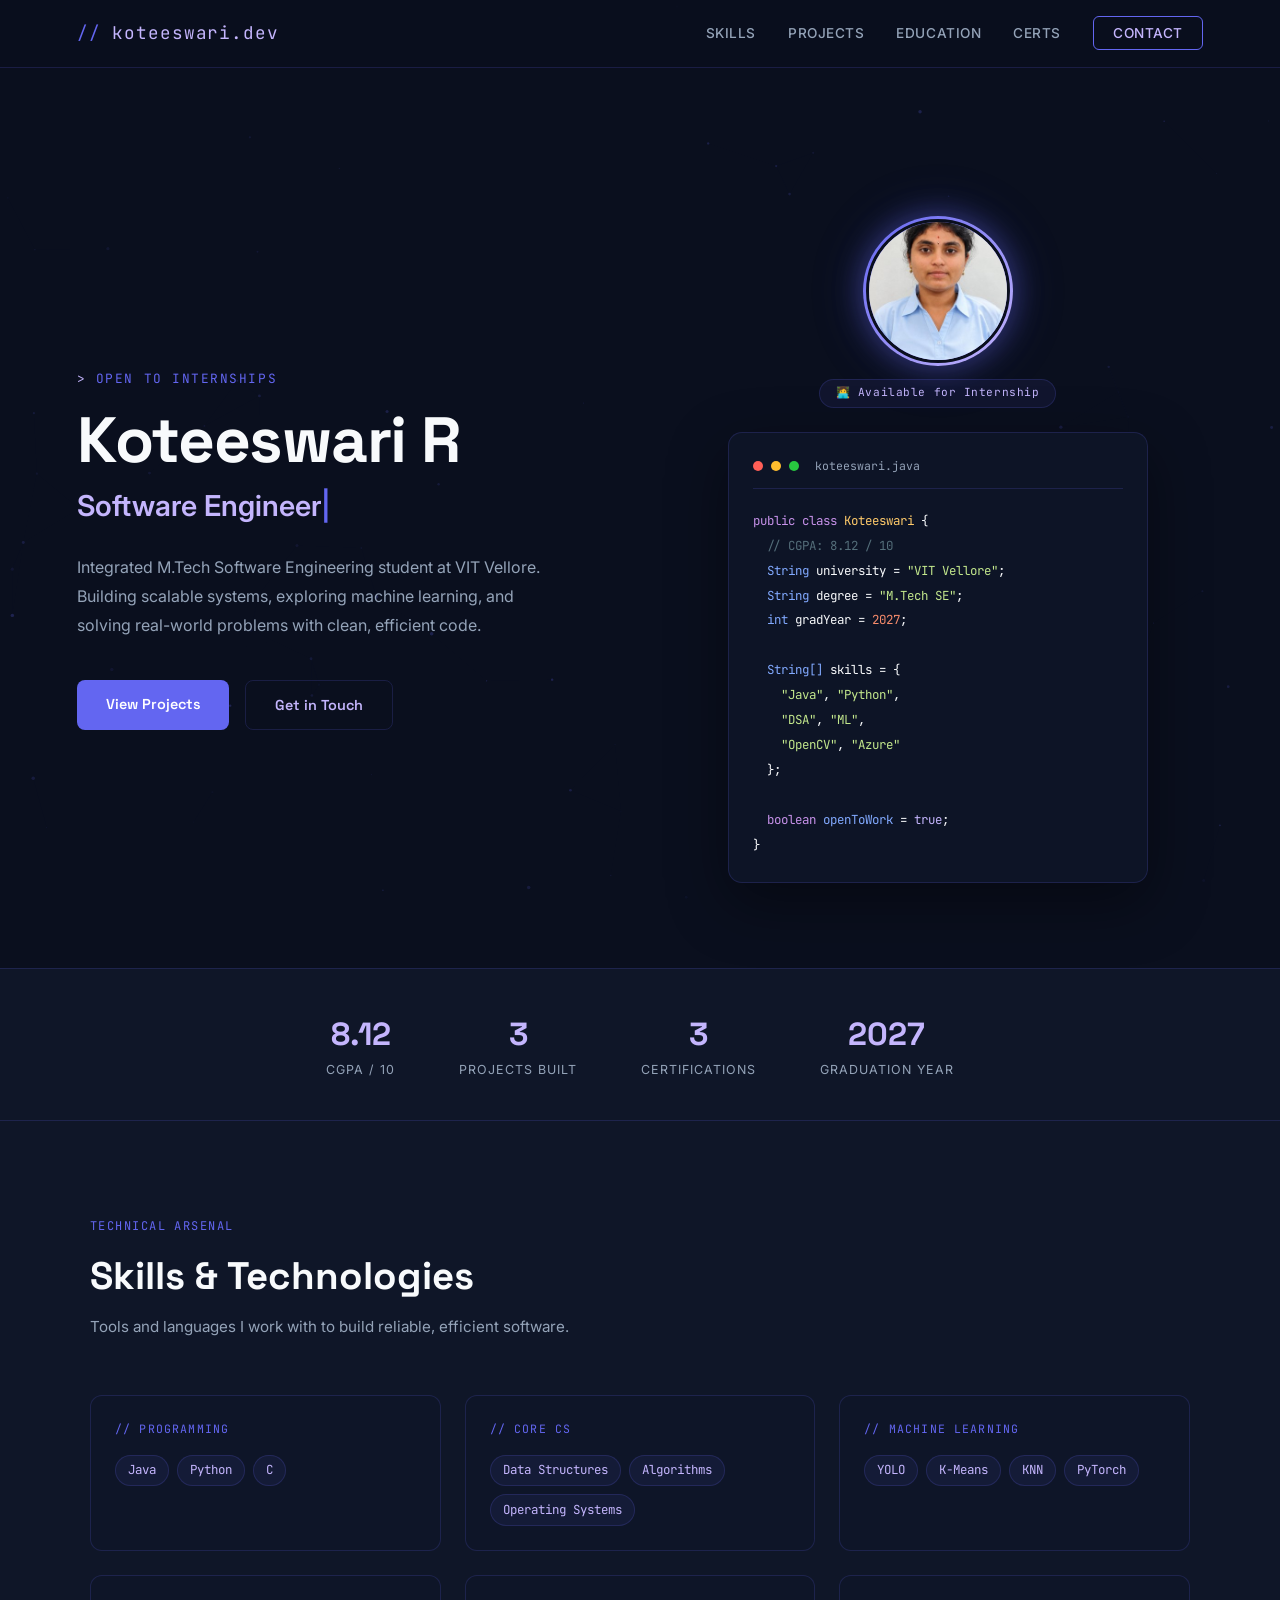
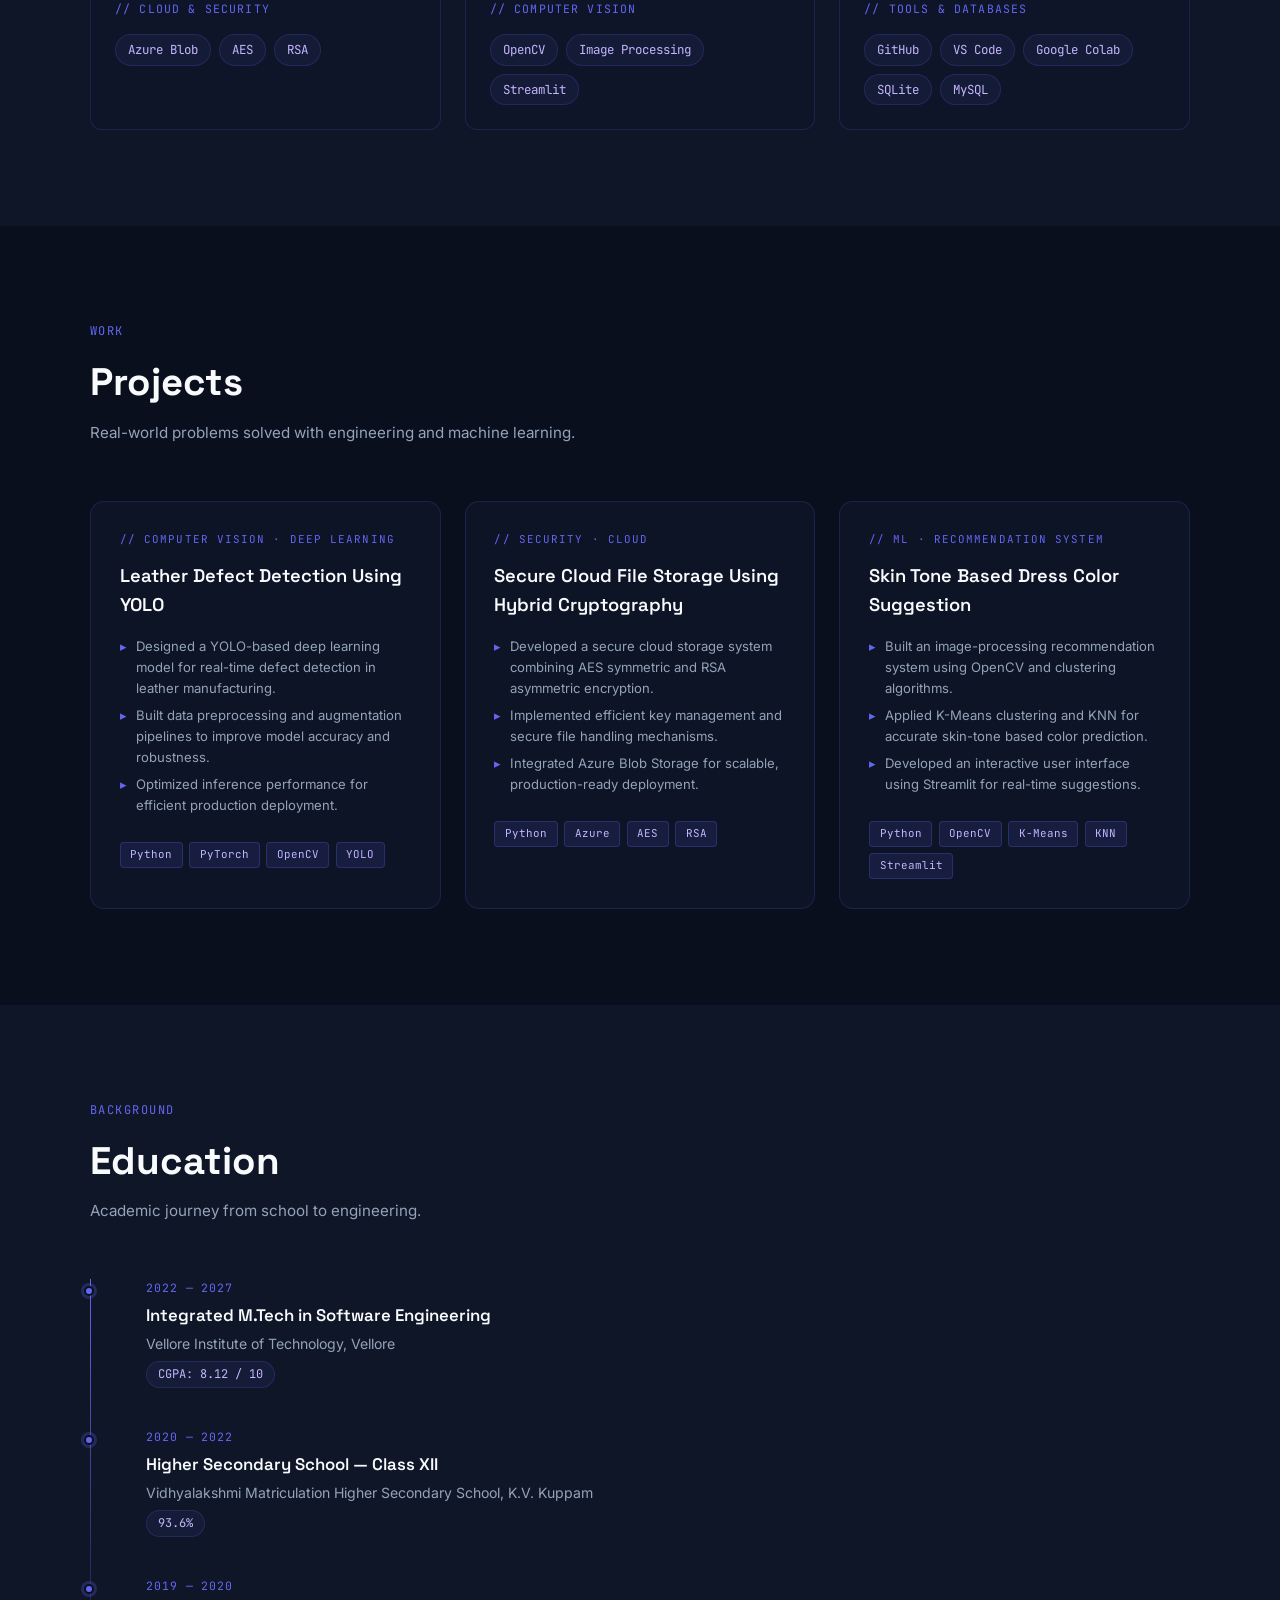
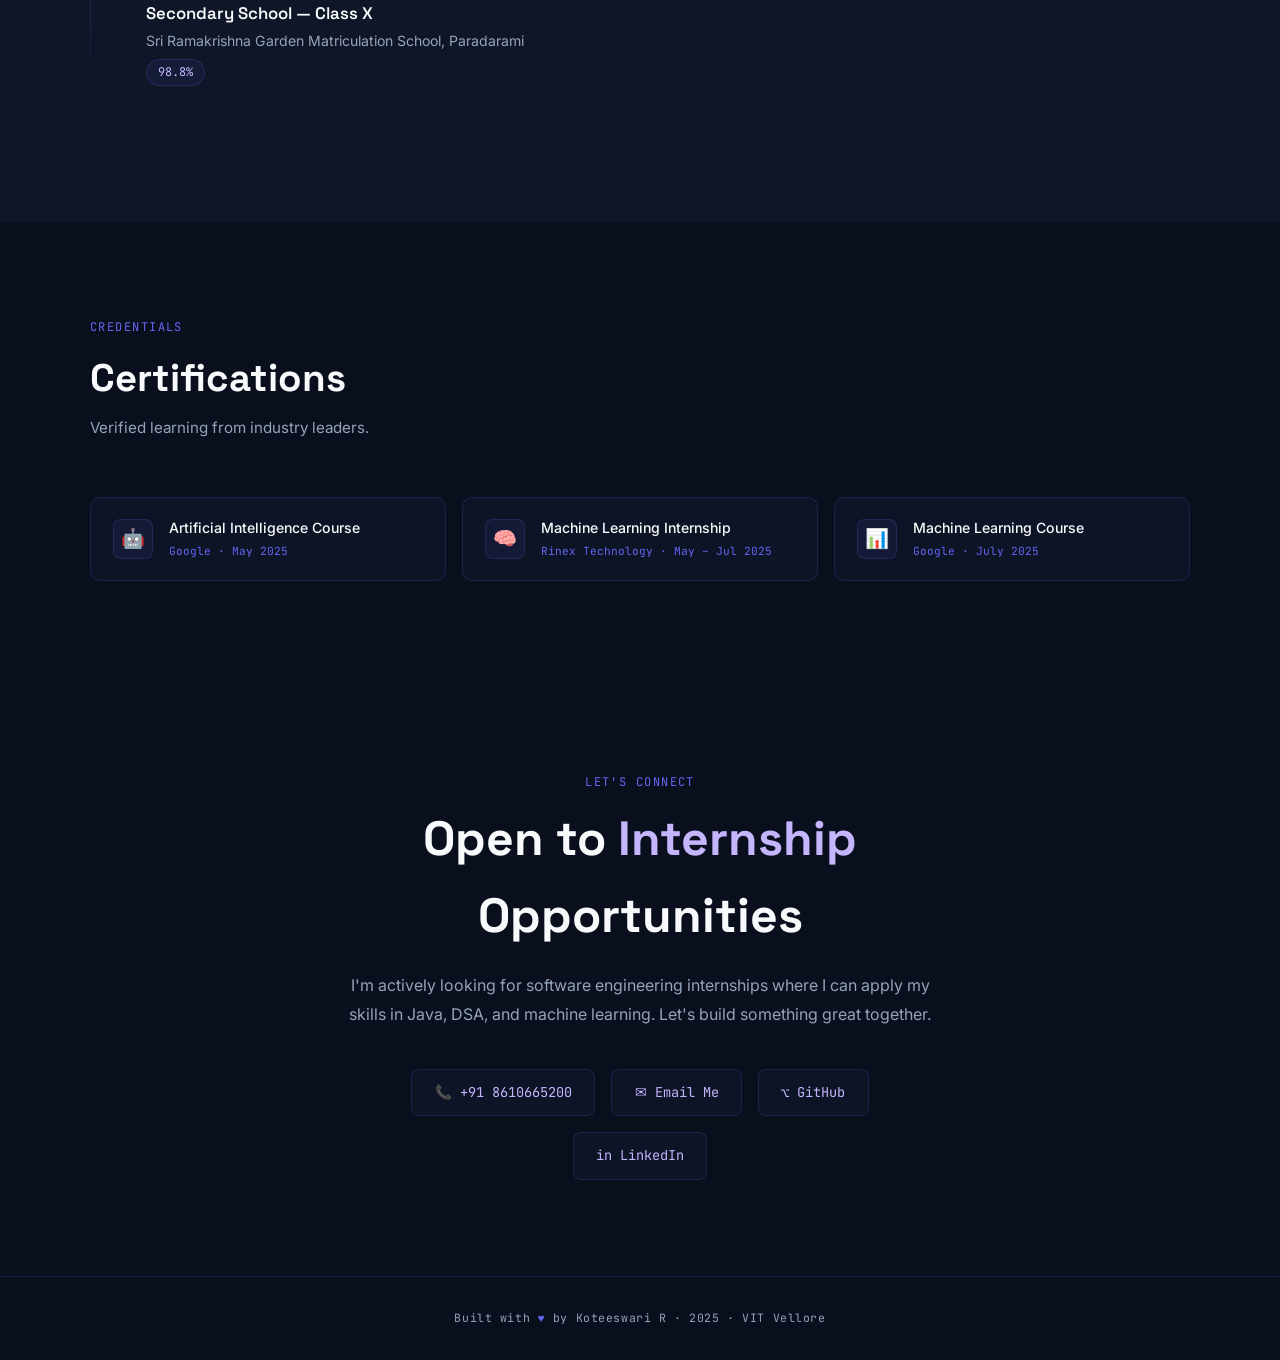
==== index.html @ 515f57c9 "Add files via upload" ====
<!DOCTYPE html>
<html lang="en">
<head>
  <meta charset="UTF-8" />
  <meta name="viewport" content="width=device-width, initial-scale=1.0" />
  <title>Koteeswari R — Software Engineer</title>
  <link rel="stylesheet" href="style.css" />
</head>
<body>

<canvas id="bg-canvas"></canvas>

<!-- ── NAV ── -->
<nav>
  <div class="nav-logo"><span>//</span> koteeswari.dev</div>
  <ul class="nav-links">
    <li><a href="#skills">Skills</a></li>
    <li><a href="#projects">Projects</a></li>
    <li><a href="#education">Education</a></li>
    <li><a href="#certifications">Certs</a></li>
    <li><a href="#contact" class="nav-cta">Contact</a></li>
  </ul>
</nav>

<!-- ── HERO ── -->
<section id="hero">
  <div class="hero-grid">

    <div class="hero-content">
      <p class="hero-eyebrow">Open to internships</p>
      <h1 class="hero-name">Koteeswari R</h1>
      <p class="hero-role"><span id="typing-text">Software Engineer</span><span style="color:var(--indigo);animation:blink 1s step-end infinite">|</span></p>
      <p class="hero-desc">
        Integrated M.Tech Software Engineering student at VIT Vellore.
        Building scalable systems, exploring machine learning, and solving
        real-world problems with clean, efficient code.
      </p>
      <div class="hero-actions">
        <a href="#projects" class="btn-primary">View Projects</a>
        <a href="#contact" class="btn-outline">Get in Touch</a>
      </div>
    </div>

    <div class="hero-visual">

      <!-- PROFILE PHOTO -->
      <div class="photo-wrapper">
        <div class="photo-ring">
          <img src="[data-uri]" alt="Koteeswari R" class="profile-photo" />
        </div>
        <div class="photo-badge">👩‍💻 Available for Internship</div>
      </div>

      <div class="code-card">
        <div class="code-card-header">
          <div class="dot dot-red"></div>
          <div class="dot dot-yellow"></div>
          <div class="dot dot-green"></div>
          <span class="code-filename">koteeswari.java</span>
        </div>
        <div class="code-body">
          <div><span class="c-keyword">public class</span> <span class="c-class">Koteeswari</span> {</div>
          <div>&nbsp;&nbsp;<span class="c-comment">// CGPA: 8.12 / 10</span></div>
          <div>&nbsp;&nbsp;<span class="c-prop">String</span> university = <span class="c-string">"VIT Vellore"</span>;</div>
          <div>&nbsp;&nbsp;<span class="c-prop">String</span> degree = <span class="c-string">"M.Tech SE"</span>;</div>
          <div>&nbsp;&nbsp;<span class="c-prop">int</span> gradYear = <span class="c-num">2027</span>;</div>
          <div>&nbsp;</div>
          <div>&nbsp;&nbsp;<span class="c-prop">String[]</span> skills = {</div>
          <div>&nbsp;&nbsp;&nbsp;&nbsp;<span class="c-string">"Java"</span>, <span class="c-string">"Python"</span>,</div>
          <div>&nbsp;&nbsp;&nbsp;&nbsp;<span class="c-string">"DSA"</span>, <span class="c-string">"ML"</span>,</div>
          <div>&nbsp;&nbsp;&nbsp;&nbsp;<span class="c-string">"OpenCV"</span>, <span class="c-string">"Azure"</span></div>
          <div>&nbsp;&nbsp;};</div>
          <div>&nbsp;</div>
          <div>&nbsp;&nbsp;<span class="c-keyword">boolean</span> <span class="c-prop">openToWork</span> = <span class="c-val">true</span>;</div>
          <div>}</div>
        </div>
      </div>
    </div>

  </div>
</section>

<!-- ── STATS ── -->
<div class="stats-bar">
  <div class="stat reveal">
    <div class="stat-num">8.12</div>
    <div class="stat-label">CGPA / 10</div>
  </div>
  <div class="stat reveal">
    <div class="stat-num">3</div>
    <div class="stat-label">Projects Built</div>
  </div>
  <div class="stat reveal">
    <div class="stat-num">3</div>
    <div class="stat-label">Certifications</div>
  </div>
  <div class="stat reveal">
    <div class="stat-num">2027</div>
    <div class="stat-label">Graduation Year</div>
  </div>
</div>

<!-- ── SKILLS ── -->
<section id="skills">
  <div class="section-inner">
    <p class="section-eyebrow">Technical Arsenal</p>
    <h2 class="section-title">Skills & Technologies</h2>
    <p class="section-sub">Tools and languages I work with to build reliable, efficient software.</p>

    <div class="skills-grid">

      <div class="skill-category reveal">
        <div class="skill-cat-label">// Programming</div>
        <div class="skill-chips">
          <span class="chip">Java</span>
          <span class="chip">Python</span>
          <span class="chip">C</span>
        </div>
      </div>

      <div class="skill-category reveal">
        <div class="skill-cat-label">// Core CS</div>
        <div class="skill-chips">
          <span class="chip">Data Structures</span>
          <span class="chip">Algorithms</span>
          <span class="chip">Operating Systems</span>
        </div>
      </div>

      <div class="skill-category reveal">
        <div class="skill-cat-label">// Machine Learning</div>
        <div class="skill-chips">
          <span class="chip">YOLO</span>
          <span class="chip">K-Means</span>
          <span class="chip">KNN</span>
          <span class="chip">PyTorch</span>
        </div>
      </div>

      <div class="skill-category reveal">
        <div class="skill-cat-label">// Cloud & Security</div>
        <div class="skill-chips">
          <span class="chip">Azure Blob</span>
          <span class="chip">AES</span>
          <span class="chip">RSA</span>
        </div>
      </div>

      <div class="skill-category reveal">
        <div class="skill-cat-label">// Computer Vision</div>
        <div class="skill-chips">
          <span class="chip">OpenCV</span>
          <span class="chip">Image Processing</span>
          <span class="chip">Streamlit</span>
        </div>
      </div>

      <div class="skill-category reveal">
        <div class="skill-cat-label">// Tools & Databases</div>
        <div class="skill-chips">
          <span class="chip">GitHub</span>
          <span class="chip">VS Code</span>
          <span class="chip">Google Colab</span>
          <span class="chip">SQLite</span>
          <span class="chip">MySQL</span>
        </div>
      </div>

    </div>
  </div>
</section>

<!-- ── PROJECTS ── -->
<section id="projects">
  <div class="section-inner">
    <p class="section-eyebrow">Work</p>
    <h2 class="section-title">Projects</h2>
    <p class="section-sub">Real-world problems solved with engineering and machine learning.</p>

    <div class="projects-grid">

      <div class="project-card reveal">
        <div class="project-tag">// Computer Vision · Deep Learning</div>
        <div class="project-title">Leather Defect Detection Using YOLO</div>
        <ul class="project-bullets">
          <li>Designed a YOLO-based deep learning model for real-time defect detection in leather manufacturing.</li>
          <li>Built data preprocessing and augmentation pipelines to improve model accuracy and robustness.</li>
          <li>Optimized inference performance for efficient production deployment.</li>
        </ul>
        <div class="project-tech">
          <span class="tech-badge">Python</span>
          <span class="tech-badge">PyTorch</span>
          <span class="tech-badge">OpenCV</span>
          <span class="tech-badge">YOLO</span>
        </div>
      </div>

      <div class="project-card reveal">
        <div class="project-tag">// Security · Cloud</div>
        <div class="project-title">Secure Cloud File Storage Using Hybrid Cryptography</div>
        <ul class="project-bullets">
          <li>Developed a secure cloud storage system combining AES symmetric and RSA asymmetric encryption.</li>
          <li>Implemented efficient key management and secure file handling mechanisms.</li>
          <li>Integrated Azure Blob Storage for scalable, production-ready deployment.</li>
        </ul>
        <div class="project-tech">
          <span class="tech-badge">Python</span>
          <span class="tech-badge">Azure</span>
          <span class="tech-badge">AES</span>
          <span class="tech-badge">RSA</span>
        </div>
      </div>

      <div class="project-card reveal">
        <div class="project-tag">// ML · Recommendation System</div>
        <div class="project-title">Skin Tone Based Dress Color Suggestion</div>
        <ul class="project-bullets">
          <li>Built an image-processing recommendation system using OpenCV and clustering algorithms.</li>
          <li>Applied K-Means clustering and KNN for accurate skin-tone based color prediction.</li>
          <li>Developed an interactive user interface using Streamlit for real-time suggestions.</li>
        </ul>
        <div class="project-tech">
          <span class="tech-badge">Python</span>
          <span class="tech-badge">OpenCV</span>
          <span class="tech-badge">K-Means</span>
          <span class="tech-badge">KNN</span>
          <span class="tech-badge">Streamlit</span>
        </div>
      </div>

    </div>
  </div>
</section>

<!-- ── EDUCATION ── -->
<section id="education">
  <div class="section-inner">
    <p class="section-eyebrow">Background</p>
    <h2 class="section-title">Education</h2>
    <p class="section-sub">Academic journey from school to engineering.</p>

    <div class="edu-timeline">

      <div class="edu-item reveal">
        <div class="edu-year">2022 — 2027</div>
        <div class="edu-degree">Integrated M.Tech in Software Engineering</div>
        <div class="edu-school">Vellore Institute of Technology, Vellore</div>
        <span class="edu-score">CGPA: 8.12 / 10</span>
      </div>

      <div class="edu-item reveal">
        <div class="edu-year">2020 — 2022</div>
        <div class="edu-degree">Higher Secondary School — Class XII</div>
        <div class="edu-school">Vidhyalakshmi Matriculation Higher Secondary School, K.V. Kuppam</div>
        <span class="edu-score">93.6%</span>
      </div>

      <div class="edu-item reveal">
        <div class="edu-year">2019 — 2020</div>
        <div class="edu-degree">Secondary School — Class X</div>
        <div class="edu-school">Sri Ramakrishna Garden Matriculation School, Paradarami</div>
        <span class="edu-score">98.8%</span>
      </div>

    </div>
  </div>
</section>

<!-- ── CERTIFICATIONS ── -->
<section id="certifications">
  <div class="section-inner">
    <p class="section-eyebrow">Credentials</p>
    <h2 class="section-title">Certifications</h2>
    <p class="section-sub">Verified learning from industry leaders.</p>

    <div class="certs-grid">

      <div class="cert-card reveal">
        <div class="cert-icon">🤖</div>
        <div>
          <div class="cert-name">Artificial Intelligence Course</div>
          <div class="cert-issuer">Google · May 2025</div>
        </div>
      </div>

      <div class="cert-card reveal">
        <div class="cert-icon">🧠</div>
        <div>
          <div class="cert-name">Machine Learning Internship</div>
          <div class="cert-issuer">Rinex Technology · May – Jul 2025</div>
        </div>
      </div>

      <div class="cert-card reveal">
        <div class="cert-icon">📊</div>
        <div>
          <div class="cert-name">Machine Learning Course</div>
          <div class="cert-issuer">Google · July 2025</div>
        </div>
      </div>

    </div>
  </div>
</section>

<!-- ── CONTACT ── -->
<section id="contact">
  <div class="contact-inner">
    <p class="section-eyebrow" style="text-align:center">Let's Connect</p>
    <h2 class="contact-title reveal">
      Open to <span>Internship</span><br/>Opportunities
    </h2>
    <p class="contact-desc reveal">
      I'm actively looking for software engineering internships where I can apply
      my skills in Java, DSA, and machine learning. Let's build something great together.
    </p>
    <div class="contact-links reveal">
      <a href="tel:+918610665200" class="contact-link">📞 +91 8610665200</a>
      <a href="mailto:koteeswari@email.com" class="contact-link">✉ Email Me</a>
      <a href="https://github.com" target="_blank" class="contact-link">⌥ GitHub</a>
      <a href="https://linkedin.com" target="_blank" class="contact-link">in LinkedIn</a>
    </div>
  </div>
</section>

<!-- ── FOOTER ── -->
<footer>
  Built with <span>♥</span> by Koteeswari R · 2025 · VIT Vellore
</footer>

<style>
  @keyframes blink { 0%,100%{opacity:1} 50%{opacity:0} }
</style>

<script src="script.js"></script>
</body>
</html>
---- style.css ----
@import url('https://fonts.googleapis.com/css2?family=Space+Grotesk:wght@300;400;500;600;700&family=Inter:wght@300;400;500&family=JetBrains+Mono:wght@400;500&display=swap');

:root {
  --bg:        #0A0F1E;
  --bg2:       #0F1628;
  --indigo:    #6366F1;
  --lavender:  #C4B5FD;
  --white:     #F8FAFC;
  --muted:     #94A3B8;
  --glass:     rgba(99,102,241,0.08);
  --border:    rgba(99,102,241,0.18);
  --card:      rgba(15,22,40,0.85);
}

*, *::before, *::after { box-sizing: border-box; margin: 0; padding: 0; }

html { scroll-behavior: smooth; }

body {
  font-family: 'Inter', sans-serif;
  background: var(--bg);
  color: var(--white);
  line-height: 1.6;
  overflow-x: hidden;
}

/* ── SCROLLBAR ── */
::-webkit-scrollbar { width: 4px; }
::-webkit-scrollbar-track { background: var(--bg); }
::-webkit-scrollbar-thumb { background: var(--indigo); border-radius: 2px; }

/* ── NAV ── */
nav {
  position: fixed; top: 0; left: 0; right: 0; z-index: 100;
  display: flex; justify-content: space-between; align-items: center;
  padding: 1.2rem 6%;
  background: rgba(10,15,30,0.85);
  backdrop-filter: blur(14px);
  border-bottom: 1px solid var(--border);
  transition: all 0.3s;
}

.nav-logo {
  font-family: 'JetBrains Mono', monospace;
  font-size: 1.1rem;
  color: var(--lavender);
  letter-spacing: 0.05em;
}

.nav-logo span { color: var(--indigo); }

.nav-links { display: flex; gap: 2rem; list-style: none; }

.nav-links a {
  font-size: 0.85rem;
  font-weight: 500;
  color: var(--muted);
  text-decoration: none;
  letter-spacing: 0.04em;
  text-transform: uppercase;
  transition: color 0.25s;
}

.nav-links a:hover { color: var(--lavender); }

.nav-cta {
  padding: 0.5rem 1.2rem;
  border: 1px solid var(--indigo);
  border-radius: 6px;
  color: var(--lavender) !important;
  transition: background 0.25s !important;
}

.nav-cta:hover { background: var(--glass) !important; }

/* ── HERO ── */
#hero {
  min-height: 100vh;
  display: flex; align-items: center;
  padding: 8rem 6% 4rem;
  position: relative;
  overflow: hidden;
}

.hero-grid {
  display: grid;
  grid-template-columns: 1fr 1fr;
  gap: 4rem;
  align-items: center;
  width: 100%;
  max-width: 1200px;
  margin: 0 auto;
}

.hero-eyebrow {
  font-family: 'JetBrains Mono', monospace;
  font-size: 0.8rem;
  color: var(--indigo);
  letter-spacing: 0.12em;
  text-transform: uppercase;
  margin-bottom: 1rem;
}

.hero-eyebrow::before { content: '> '; color: var(--lavender); }

h1 {
  font-family: 'Space Grotesk', sans-serif;
  font-size: clamp(2.8rem, 5vw, 4.2rem);
  font-weight: 700;
  line-height: 1.1;
  letter-spacing: -0.02em;
  margin-bottom: 0.5rem;
}

.hero-name { color: var(--white); }

.hero-role {
  font-size: clamp(1.2rem, 2.5vw, 1.8rem);
  font-weight: 400;
  color: var(--muted);
  margin-bottom: 1.5rem;
}

.hero-role span {
  color: var(--lavender);
  font-weight: 600;
}

.hero-desc {
  font-size: 1rem;
  color: var(--muted);
  max-width: 480px;
  margin-bottom: 2.5rem;
  line-height: 1.8;
}

.hero-actions { display: flex; gap: 1rem; flex-wrap: wrap; }

.btn-primary {
  padding: 0.8rem 1.8rem;
  background: var(--indigo);
  color: white;
  border: none;
  border-radius: 8px;
  font-family: 'Space Grotesk', sans-serif;
  font-weight: 600;
  font-size: 0.9rem;
  cursor: pointer;
  text-decoration: none;
  transition: transform 0.2s, box-shadow 0.2s;
  display: inline-block;
}

.btn-primary:hover {
  transform: translateY(-2px);
  box-shadow: 0 8px 24px rgba(99,102,241,0.35);
}

.btn-outline {
  padding: 0.8rem 1.8rem;
  background: transparent;
  color: var(--lavender);
  border: 1px solid var(--border);
  border-radius: 8px;
  font-family: 'Space Grotesk', sans-serif;
  font-weight: 600;
  font-size: 0.9rem;
  cursor: pointer;
  text-decoration: none;
  transition: border-color 0.2s, background 0.2s;
  display: inline-block;
}

.btn-outline:hover { border-color: var(--indigo); background: var(--glass); }

/* ── PROFILE PHOTO ── */
.photo-wrapper {
  display: flex;
  flex-direction: column;
  align-items: center;
  margin-bottom: 1.5rem;
}

.photo-ring {
  width: 150px;
  height: 150px;
  border-radius: 50%;
  padding: 3px;
  background: linear-gradient(135deg, var(--indigo), var(--lavender));
  box-shadow: 0 0 30px rgba(99,102,241,0.45), 0 0 60px rgba(99,102,241,0.15);
  margin-bottom: 0.8rem;
  animation: glow-pulse 3s ease-in-out infinite;
}

.profile-photo {
  width: 100%;
  height: 100%;
  border-radius: 50%;
  object-fit: cover;
  border: 3px solid var(--bg);
  display: block;
}

.photo-badge {
  padding: 0.3rem 1rem;
  background: var(--glass);
  border: 1px solid var(--border);
  border-radius: 100px;
  font-family: 'JetBrains Mono', monospace;
  font-size: 0.7rem;
  color: var(--lavender);
  letter-spacing: 0.05em;
}

@keyframes glow-pulse {
  0%, 100% { box-shadow: 0 0 30px rgba(99,102,241,0.45), 0 0 60px rgba(99,102,241,0.15); }
  50%       { box-shadow: 0 0 40px rgba(196,181,253,0.55), 0 0 80px rgba(99,102,241,0.25); }
}

/* ── HERO CODE CARD ── */
.hero-visual {
  display: flex;
  flex-direction: column;
  justify-content: center;
  align-items: center;
  gap: 0;
}

.code-card {
  background: var(--card);
  border: 1px solid var(--border);
  border-radius: 14px;
  padding: 1.5rem;
  width: 100%;
  max-width: 420px;
  backdrop-filter: blur(12px);
  box-shadow: 0 20px 60px rgba(0,0,0,0.4);
}

.code-card-header {
  display: flex;
  align-items: center;
  gap: 0.5rem;
  margin-bottom: 1.2rem;
  padding-bottom: 0.8rem;
  border-bottom: 1px solid var(--border);
}

.dot { width: 10px; height: 10px; border-radius: 50%; }
.dot-red { background: #FF5F57; }
.dot-yellow { background: #FFBD2E; }
.dot-green { background: #28C840; }

.code-filename {
  font-family: 'JetBrains Mono', monospace;
  font-size: 0.72rem;
  color: var(--muted);
  margin-left: 0.5rem;
}

.code-body {
  font-family: 'JetBrains Mono', monospace;
  font-size: 0.78rem;
  line-height: 2;
}

.c-keyword { color: #C792EA; }
.c-class   { color: #FFCB6B; }
.c-string  { color: #C3E88D; }
.c-prop    { color: #82AAFF; }
.c-val     { color: var(--lavender); }
.c-comment { color: #546E7A; }
.c-num     { color: #F78C6C; }

/* ── STATS BAR ── */
.stats-bar {
  display: flex;
  justify-content: center;
  gap: 4rem;
  padding: 2.5rem 6%;
  border-top: 1px solid var(--border);
  border-bottom: 1px solid var(--border);
  background: var(--bg2);
}

.stat { text-align: center; }

.stat-num {
  font-family: 'Space Grotesk', sans-serif;
  font-size: 2rem;
  font-weight: 700;
  color: var(--lavender);
}

.stat-label {
  font-size: 0.78rem;
  color: var(--muted);
  text-transform: uppercase;
  letter-spacing: 0.08em;
}

/* ── SECTIONS ── */
section { padding: 6rem 6%; }

.section-inner { max-width: 1100px; margin: 0 auto; }

.section-eyebrow {
  font-family: 'JetBrains Mono', monospace;
  font-size: 0.75rem;
  color: var(--indigo);
  letter-spacing: 0.12em;
  text-transform: uppercase;
  margin-bottom: 0.6rem;
}

.section-title {
  font-family: 'Space Grotesk', sans-serif;
  font-size: clamp(1.8rem, 3vw, 2.4rem);
  font-weight: 700;
  color: var(--white);
  margin-bottom: 0.5rem;
}

.section-sub {
  color: var(--muted);
  font-size: 0.95rem;
  margin-bottom: 3.5rem;
  max-width: 560px;
}

/* ── SKILLS ── */
#skills { background: var(--bg2); }

.skills-grid {
  display: grid;
  grid-template-columns: repeat(auto-fit, minmax(260px, 1fr));
  gap: 1.5rem;
}

.skill-category {
  background: var(--card);
  border: 1px solid var(--border);
  border-radius: 12px;
  padding: 1.5rem;
  transition: border-color 0.25s, transform 0.25s;
}

.skill-category:hover {
  border-color: var(--indigo);
  transform: translateY(-3px);
}

.skill-cat-label {
  font-family: 'JetBrains Mono', monospace;
  font-size: 0.72rem;
  color: var(--indigo);
  letter-spacing: 0.1em;
  text-transform: uppercase;
  margin-bottom: 1rem;
}

.skill-chips { display: flex; flex-wrap: wrap; gap: 0.5rem; }

.chip {
  padding: 0.3rem 0.75rem;
  background: var(--glass);
  border: 1px solid var(--border);
  border-radius: 100px;
  font-size: 0.78rem;
  color: var(--lavender);
  font-family: 'JetBrains Mono', monospace;
  transition: background 0.2s, border-color 0.2s;
}

.chip:hover { background: rgba(99,102,241,0.18); border-color: var(--indigo); }

/* ── PROJECTS ── */
.projects-grid {
  display: grid;
  grid-template-columns: repeat(auto-fit, minmax(320px, 1fr));
  gap: 1.5rem;
}

.project-card {
  background: var(--card);
  border: 1px solid var(--border);
  border-radius: 14px;
  padding: 1.8rem;
  position: relative;
  overflow: hidden;
  transition: border-color 0.25s, transform 0.25s;
}

.project-card::before {
  content: '';
  position: absolute;
  top: 0; left: 0; right: 0;
  height: 2px;
  background: linear-gradient(90deg, var(--indigo), var(--lavender));
  opacity: 0;
  transition: opacity 0.3s;
}

.project-card:hover { border-color: var(--indigo); transform: translateY(-4px); }
.project-card:hover::before { opacity: 1; }

.project-tag {
  font-family: 'JetBrains Mono', monospace;
  font-size: 0.68rem;
  color: var(--indigo);
  letter-spacing: 0.1em;
  text-transform: uppercase;
  margin-bottom: 0.8rem;
}

.project-title {
  font-family: 'Space Grotesk', sans-serif;
  font-size: 1.15rem;
  font-weight: 600;
  color: var(--white);
  margin-bottom: 0.8rem;
}

.project-desc {
  font-size: 0.88rem;
  color: var(--muted);
  line-height: 1.7;
  margin-bottom: 1.2rem;
}

.project-bullets {
  list-style: none;
  margin-bottom: 1.4rem;
}

.project-bullets li {
  font-size: 0.82rem;
  color: var(--muted);
  padding: 0.2rem 0;
  padding-left: 1rem;
  position: relative;
  line-height: 1.6;
}

.project-bullets li::before {
  content: '▸';
  position: absolute; left: 0;
  color: var(--indigo);
}

.project-tech { display: flex; flex-wrap: wrap; gap: 0.4rem; }

.tech-badge {
  padding: 0.2rem 0.6rem;
  background: rgba(99,102,241,0.12);
  border: 1px solid rgba(99,102,241,0.25);
  border-radius: 4px;
  font-family: 'JetBrains Mono', monospace;
  font-size: 0.68rem;
  color: var(--lavender);
}

/* ── EDUCATION ── */
#education { background: var(--bg2); }

.edu-timeline { position: relative; padding-left: 2rem; }

.edu-timeline::before {
  content: '';
  position: absolute;
  left: 0; top: 0; bottom: 0;
  width: 1px;
  background: linear-gradient(to bottom, var(--indigo), transparent);
}

.edu-item {
  position: relative;
  margin-bottom: 2.5rem;
  padding-left: 1.5rem;
}

.edu-item::before {
  content: '';
  position: absolute;
  left: -2.35rem;
  top: 0.4rem;
  width: 10px; height: 10px;
  border-radius: 50%;
  background: var(--indigo);
  border: 2px solid var(--bg);
  box-shadow: 0 0 0 3px rgba(99,102,241,0.25);
}

.edu-year {
  font-family: 'JetBrains Mono', monospace;
  font-size: 0.72rem;
  color: var(--indigo);
  letter-spacing: 0.08em;
  margin-bottom: 0.3rem;
}

.edu-degree {
  font-family: 'Space Grotesk', sans-serif;
  font-size: 1.05rem;
  font-weight: 600;
  color: var(--white);
  margin-bottom: 0.2rem;
}

.edu-school {
  font-size: 0.88rem;
  color: var(--muted);
  margin-bottom: 0.3rem;
}

.edu-score {
  display: inline-block;
  padding: 0.2rem 0.7rem;
  background: var(--glass);
  border: 1px solid var(--border);
  border-radius: 100px;
  font-family: 'JetBrains Mono', monospace;
  font-size: 0.75rem;
  color: var(--lavender);
}

/* ── CERTIFICATIONS ── */
.certs-grid {
  display: grid;
  grid-template-columns: repeat(auto-fit, minmax(280px, 1fr));
  gap: 1rem;
}

.cert-card {
  display: flex;
  align-items: center;
  gap: 1rem;
  background: var(--card);
  border: 1px solid var(--border);
  border-radius: 10px;
  padding: 1.2rem 1.4rem;
  transition: border-color 0.25s;
}

.cert-card:hover { border-color: var(--indigo); }

.cert-icon {
  width: 40px; height: 40px;
  background: var(--glass);
  border: 1px solid var(--border);
  border-radius: 8px;
  display: flex; align-items: center; justify-content: center;
  font-size: 1.2rem;
  flex-shrink: 0;
}

.cert-name {
  font-size: 0.88rem;
  font-weight: 500;
  color: var(--white);
  margin-bottom: 0.2rem;
}

.cert-issuer {
  font-family: 'JetBrains Mono', monospace;
  font-size: 0.7rem;
  color: var(--indigo);
}

/* ── CONTACT ── */
#contact { text-align: center; }

.contact-inner { max-width: 600px; margin: 0 auto; }

.contact-title {
  font-family: 'Space Grotesk', sans-serif;
  font-size: clamp(2rem, 4vw, 3rem);
  font-weight: 700;
  margin-bottom: 1rem;
}

.contact-title span { color: var(--lavender); }

.contact-desc {
  color: var(--muted);
  font-size: 1rem;
  margin-bottom: 2.5rem;
  line-height: 1.8;
}

.contact-links {
  display: flex;
  justify-content: center;
  gap: 1rem;
  flex-wrap: wrap;
}

.contact-link {
  display: flex;
  align-items: center;
  gap: 0.5rem;
  padding: 0.75rem 1.4rem;
  background: var(--card);
  border: 1px solid var(--border);
  border-radius: 8px;
  color: var(--lavender);
  text-decoration: none;
  font-size: 0.85rem;
  font-family: 'JetBrains Mono', monospace;
  transition: border-color 0.25s, transform 0.2s;
}

.contact-link:hover { border-color: var(--indigo); transform: translateY(-2px); }

/* ── FOOTER ── */
footer {
  text-align: center;
  padding: 2rem 6%;
  border-top: 1px solid var(--border);
  color: var(--muted);
  font-family: 'JetBrains Mono', monospace;
  font-size: 0.72rem;
  letter-spacing: 0.05em;
}

footer span { color: var(--indigo); }

/* ── CANVAS ── */
#bg-canvas {
  position: fixed;
  top: 0; left: 0;
  width: 100%; height: 100%;
  pointer-events: none;
  z-index: 0;
  opacity: 0.35;
}

#hero, nav, section, .stats-bar, footer { position: relative; z-index: 1; }

/* ── SCROLL REVEAL ── */
.reveal {
  opacity: 0;
  transform: translateY(28px);
  transition: opacity 0.6s ease, transform 0.6s ease;
}

.reveal.visible { opacity: 1; transform: none; }

/* ── RESPONSIVE ── */
@media (max-width: 768px) {
  .hero-grid { grid-template-columns: 1fr; gap: 2.5rem; }
  .hero-visual { display: none; }
  .stats-bar { gap: 2rem; flex-wrap: wrap; }
  nav { padding: 1rem 4%; }
  .nav-links { gap: 1rem; }
  section { padding: 4rem 4%; }
}

@media (max-width: 480px) {
  .nav-links { display: none; }
}
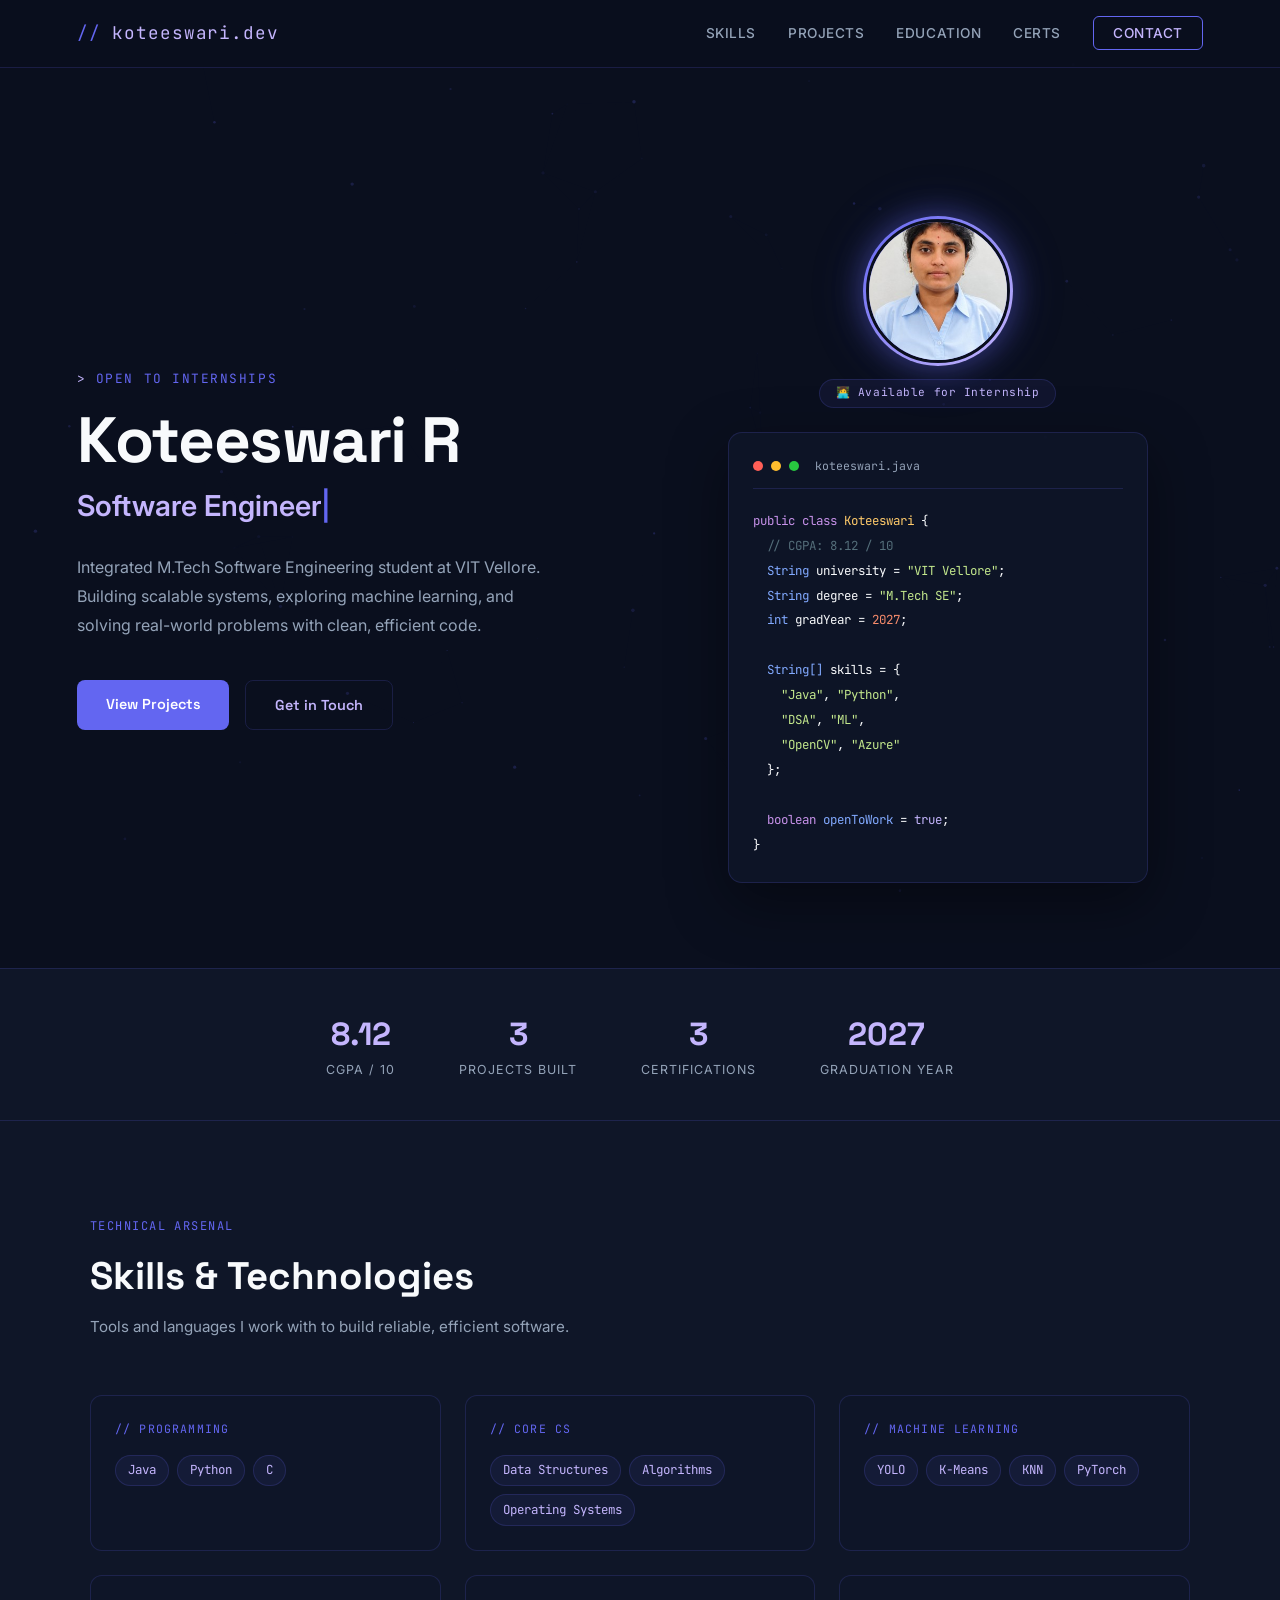
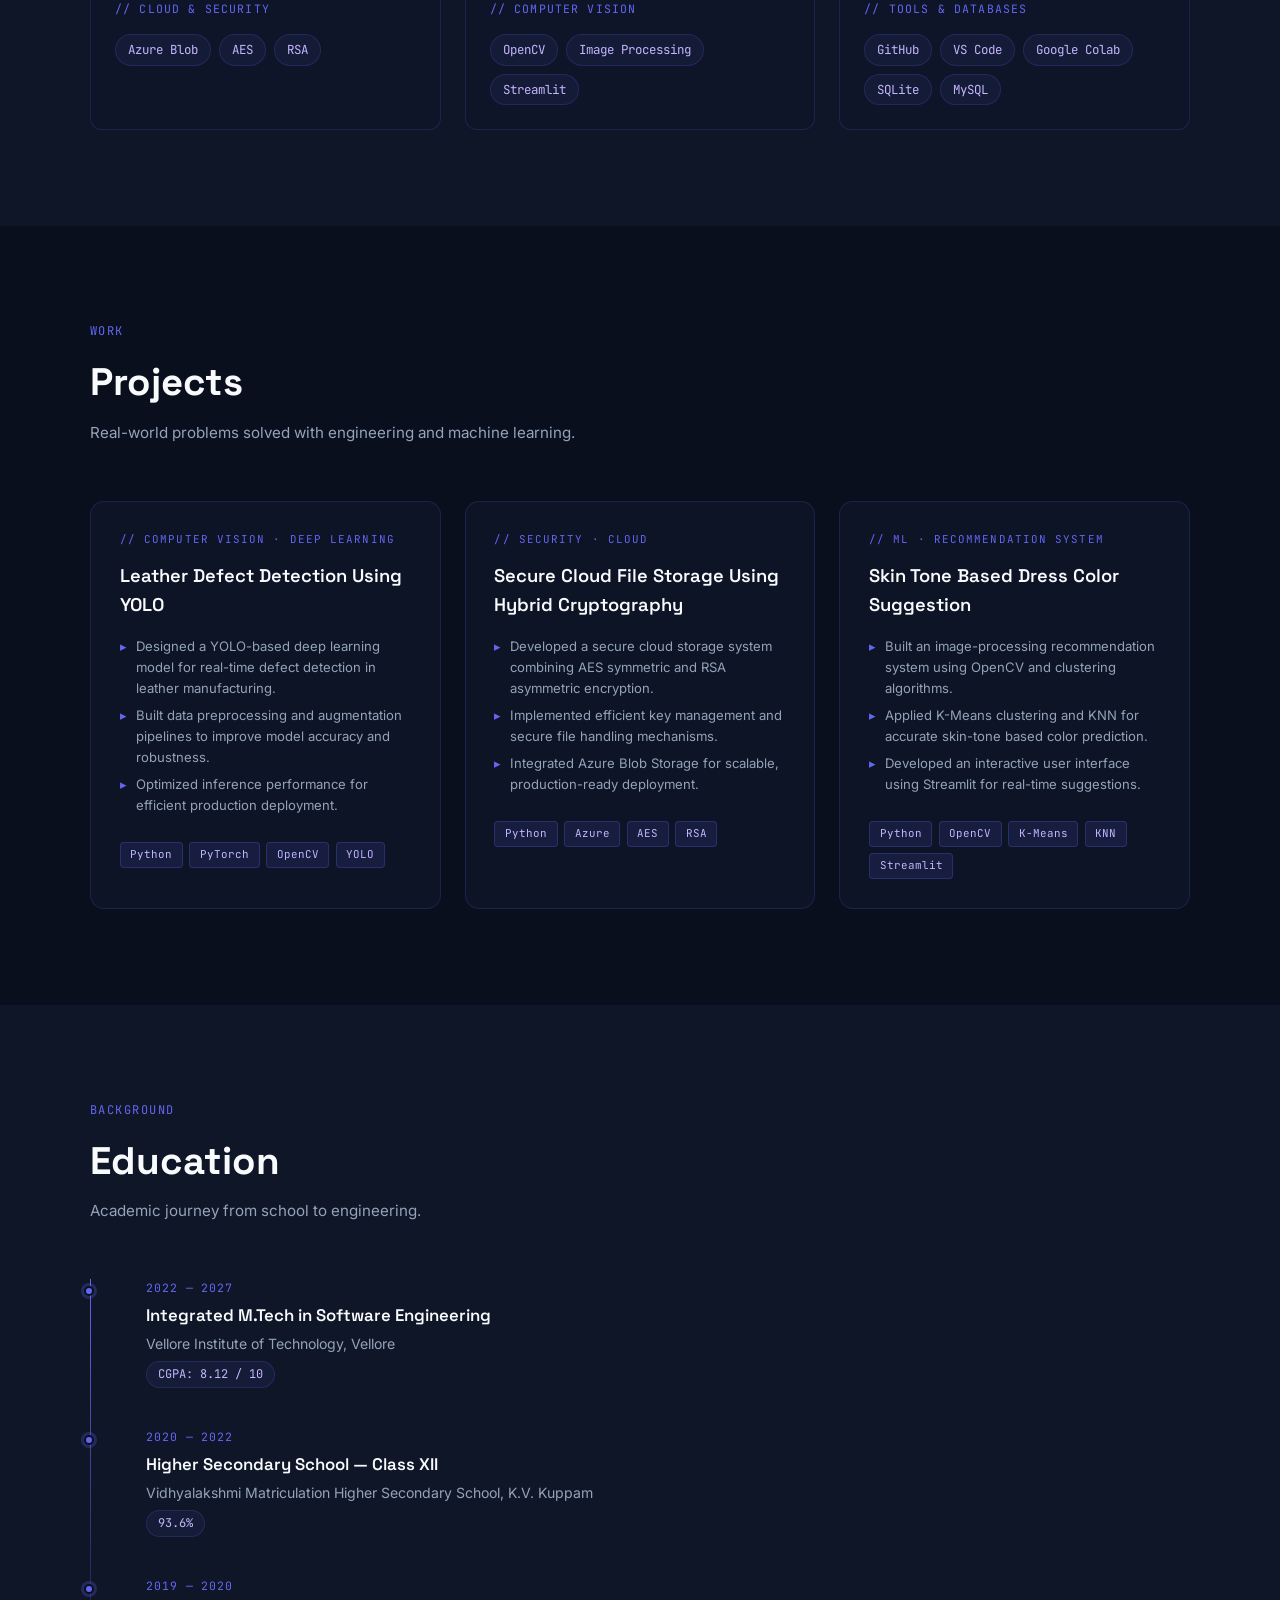
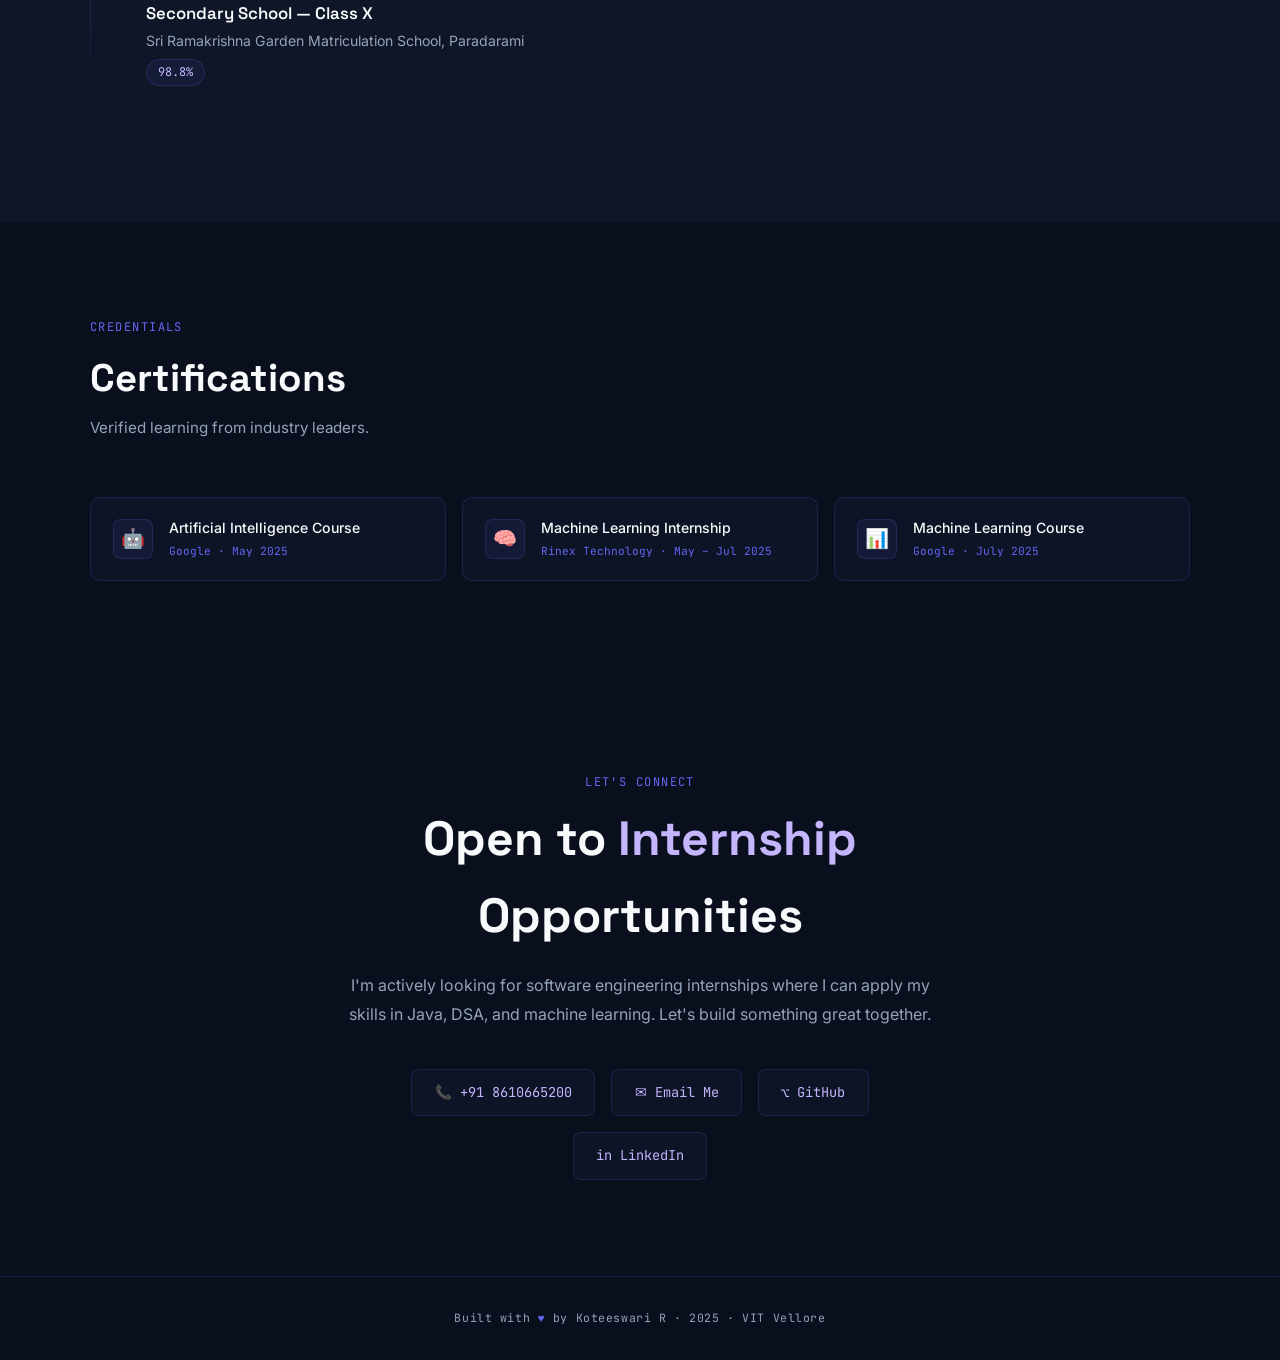
==== commit 579c106f: "Add files via upload" ====
--- a/index.html
+++ b/index.html
@@ -46,7 +46,7 @@
       <!-- PROFILE PHOTO -->
       <div class="photo-wrapper">
         <div class="photo-ring">
-          <img src="[data-uri]" alt="Koteeswari R" class="profile-photo" />
+          <img src="[data-uri]" class="profile-photo" />
         </div>
         <div class="photo-badge">👩‍💻 Available for Internship</div>
       </div>
--- a/style.css
+++ b/style.css
@@ -649,7 +649,8 @@
 /* ── RESPONSIVE ── */
 @media (max-width: 768px) {
   .hero-grid { grid-template-columns: 1fr; gap: 2.5rem; }
-  .hero-visual { display: none; }
+  .hero-visual { display: flex; }
+  .code-card { display: none; }
   .stats-bar { gap: 2rem; flex-wrap: wrap; }
   nav { padding: 1rem 4%; }
   .nav-links { gap: 1rem; }
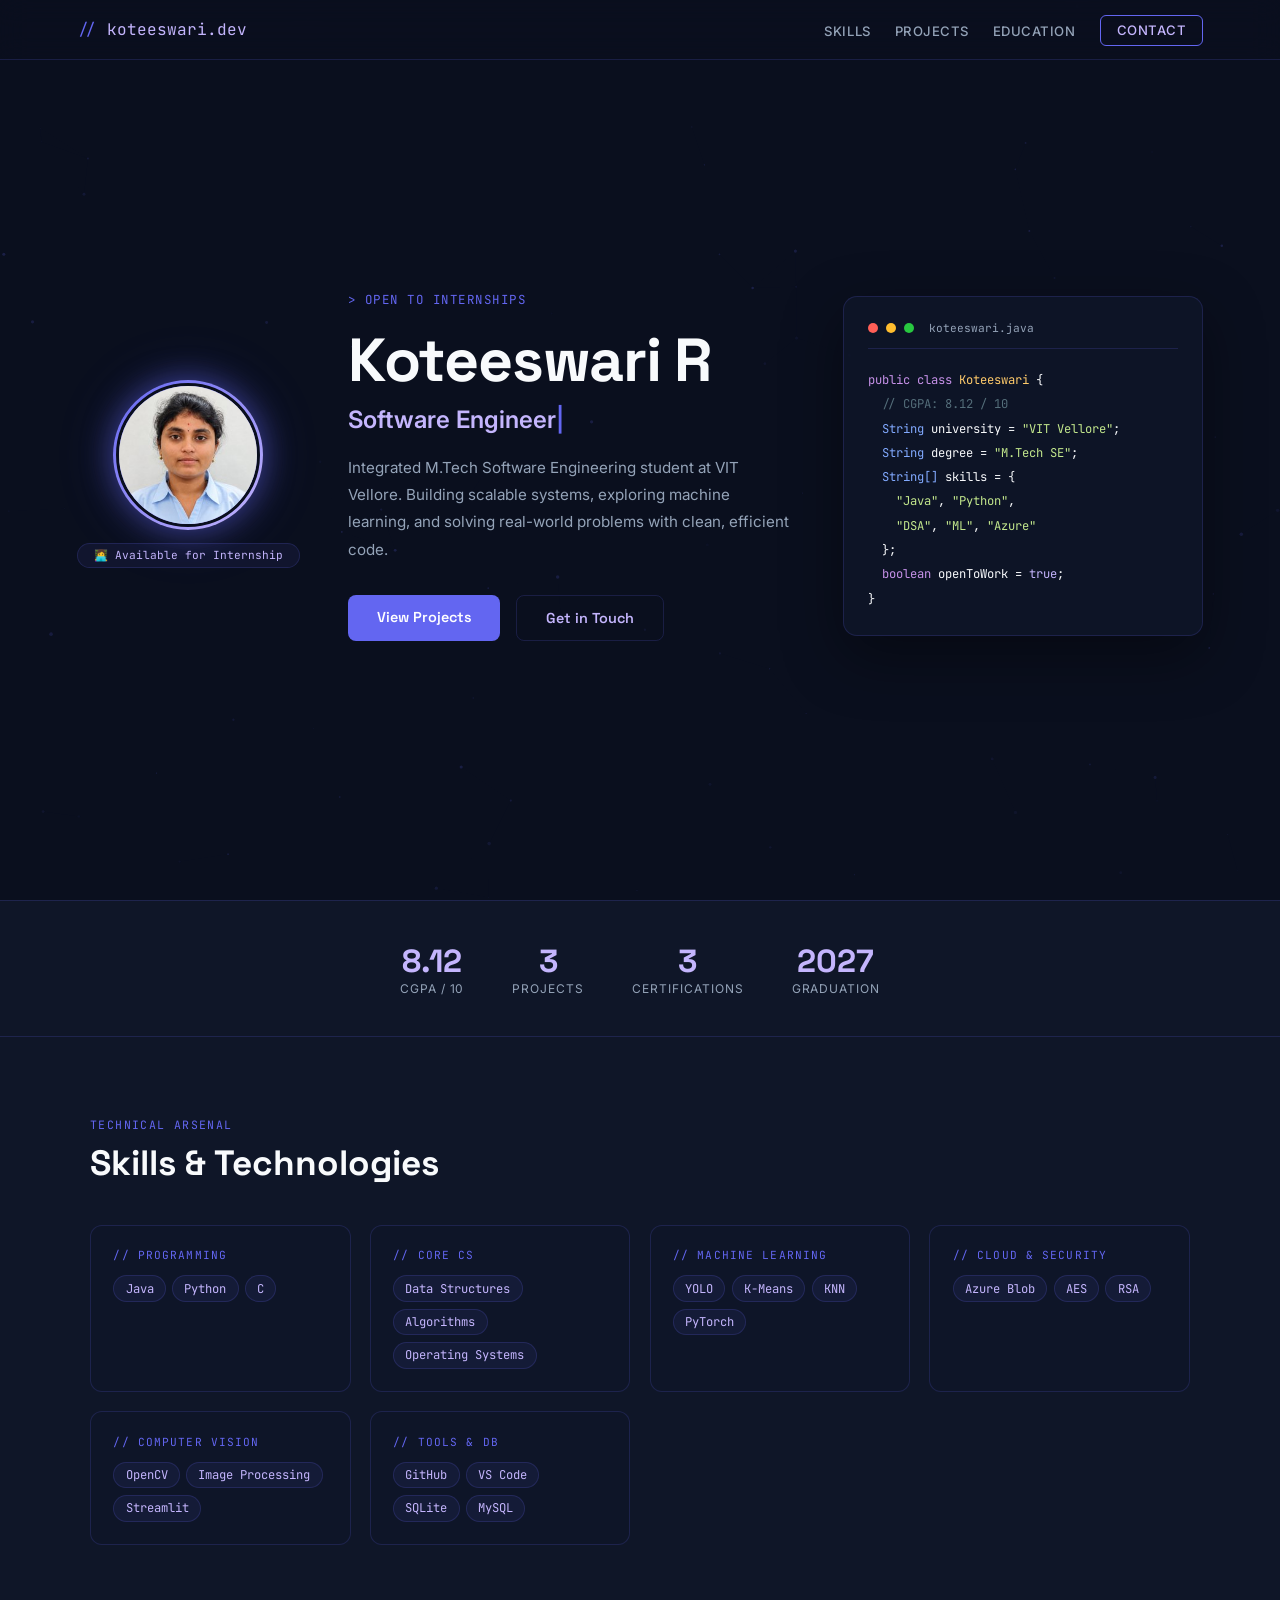
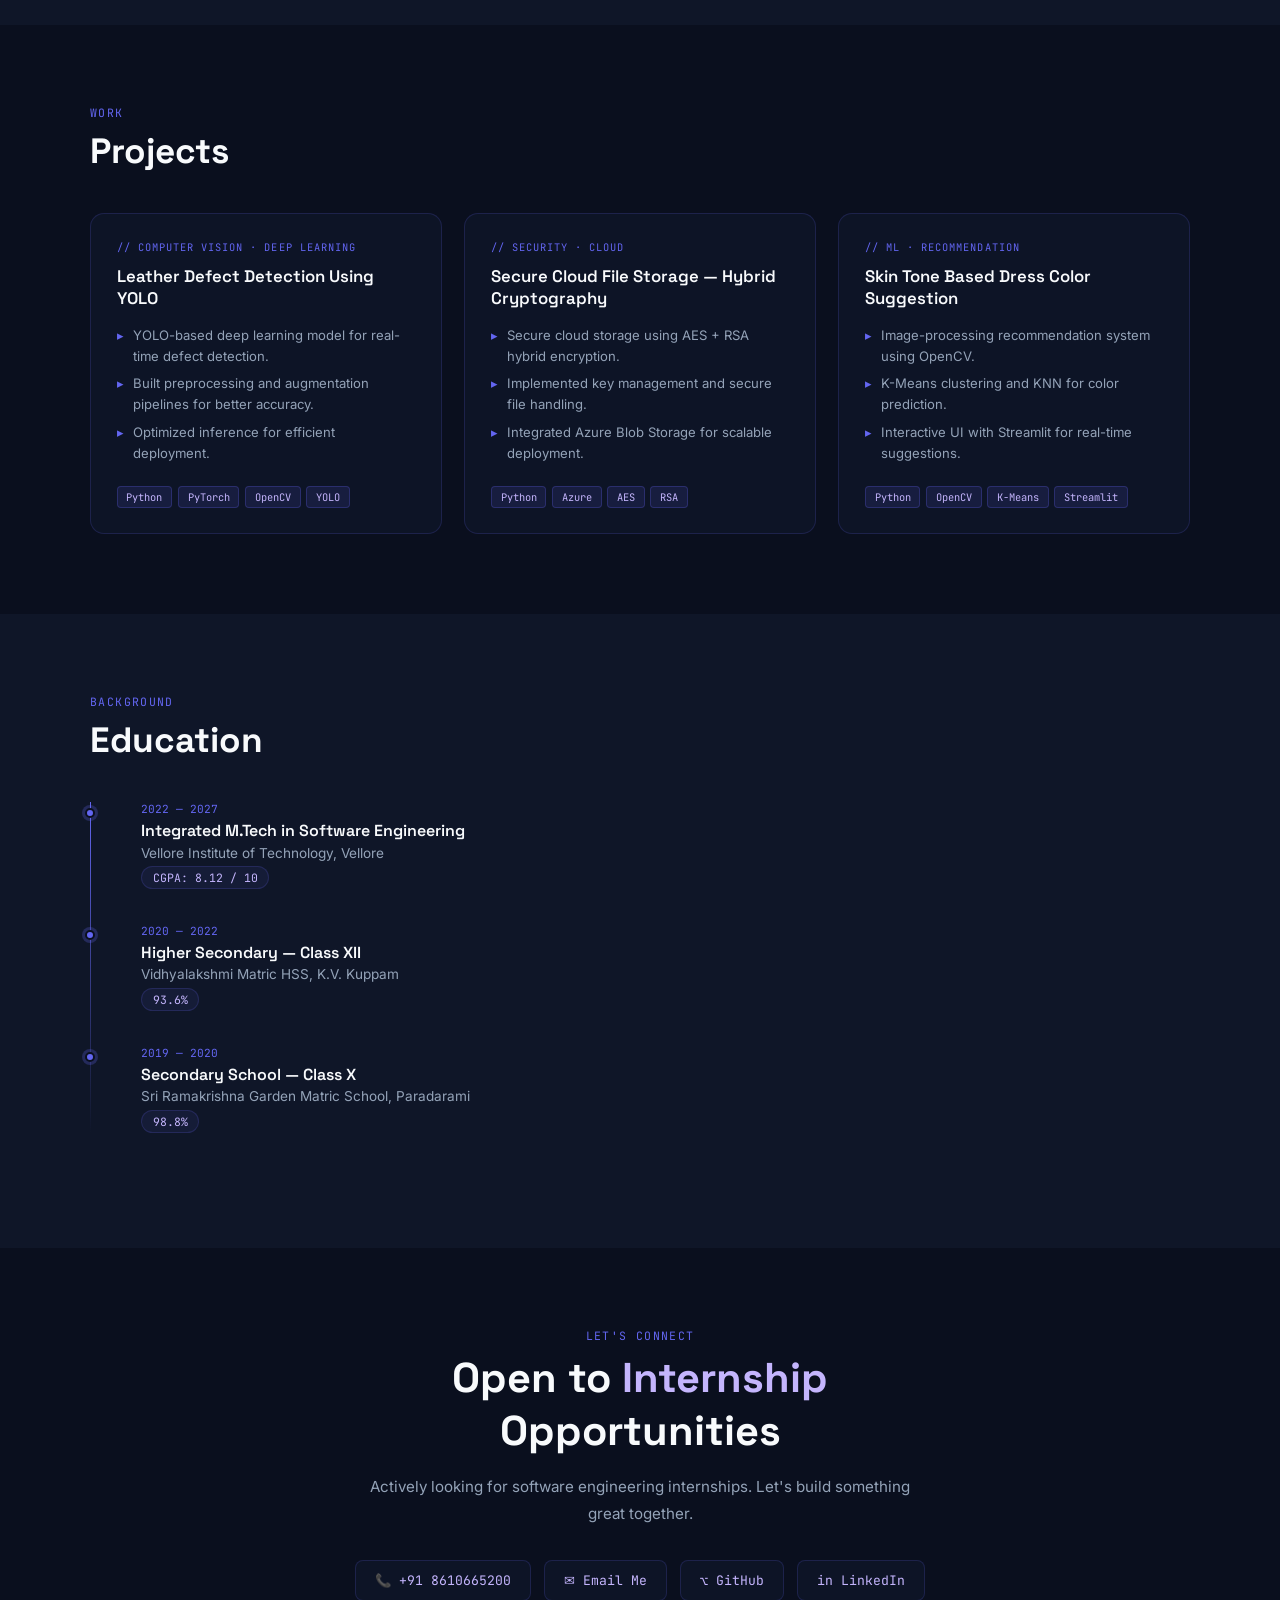
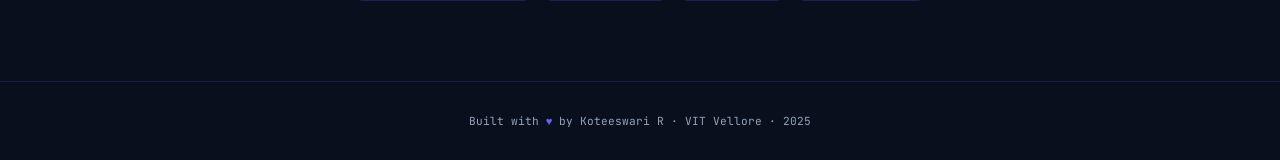
==== commit 4079fa53: "Add files via upload" ====
--- a/index.html
+++ b/index.html
@@ -1,320 +1,163 @@
 <!DOCTYPE html>
 <html lang="en">
 <head>
-  <meta charset="UTF-8" />
-  <meta name="viewport" content="width=device-width, initial-scale=1.0" />
-  <title>Koteeswari R — Software Engineer</title>
-  <link rel="stylesheet" href="style.css" />
+  <meta charset="UTF-8"/>
+  <meta name="viewport" content="width=device-width, initial-scale=1.0"/>
+  <title>Koteeswari R — Portfolio</title>
+  <link rel="stylesheet" href="style.css"/>
 </head>
 <body>
 
 <canvas id="bg-canvas"></canvas>
 
-<!-- ── NAV ── -->
 <nav>
   <div class="nav-logo"><span>//</span> koteeswari.dev</div>
   <ul class="nav-links">
     <li><a href="#skills">Skills</a></li>
     <li><a href="#projects">Projects</a></li>
     <li><a href="#education">Education</a></li>
-    <li><a href="#certifications">Certs</a></li>
     <li><a href="#contact" class="nav-cta">Contact</a></li>
   </ul>
 </nav>
 
-<!-- ── HERO ── -->
 <section id="hero">
-  <div class="hero-grid">
 
-    <div class="hero-content">
-      <p class="hero-eyebrow">Open to internships</p>
-      <h1 class="hero-name">Koteeswari R</h1>
-      <p class="hero-role"><span id="typing-text">Software Engineer</span><span style="color:var(--indigo);animation:blink 1s step-end infinite">|</span></p>
-      <p class="hero-desc">
-        Integrated M.Tech Software Engineering student at VIT Vellore.
-        Building scalable systems, exploring machine learning, and solving
-        real-world problems with clean, efficient code.
-      </p>
-      <div class="hero-actions">
-        <a href="#projects" class="btn-primary">View Projects</a>
-        <a href="#contact" class="btn-outline">Get in Touch</a>
-      </div>
+  <!-- PHOTO FIRST — always at top -->
+  <div class="photo-top">
+    <div class="photo-ring">
+      <img src="[data-uri]" alt="Koteeswari R" class="profile-photo"/>
     </div>
+    <span class="photo-badge">👩‍💻 Available for Internship</span>
+  </div>
 
-    <div class="hero-visual">
+  <!-- HERO TEXT -->
+  <div class="hero-text">
+    <p class="hero-eyebrow">Open to internships</p>
+    <h1>Koteeswari R</h1>
+    <p class="hero-role"><span id="typing-text">Software Engineer</span><span class="cursor">|</span></p>
+    <p class="hero-desc">
+      Integrated M.Tech Software Engineering student at VIT Vellore.
+      Building scalable systems, exploring machine learning, and solving
+      real-world problems with clean, efficient code.
+    </p>
+    <div class="hero-actions">
+      <a href="#projects" class="btn-primary">View Projects</a>
+      <a href="#contact" class="btn-outline">Get in Touch</a>
+    </div>
+  </div>
 
-      <!-- PROFILE PHOTO -->
-      <div class="photo-wrapper">
-        <div class="photo-ring">
-          <img src="[data-uri]" class="profile-photo" />
-        </div>
-        <div class="photo-badge">👩‍💻 Available for Internship</div>
-      </div>
+  <!-- CODE CARD — desktop only -->
+  <div class="code-card">
+    <div class="code-card-header">
+      <div class="dot dot-red"></div>
+      <div class="dot dot-yellow"></div>
+      <div class="dot dot-green"></div>
+      <span class="code-filename">koteeswari.java</span>
+    </div>
+    <div class="code-body">
+      <div><span class="c-keyword">public class</span> <span class="c-class">Koteeswari</span> {</div>
+      <div>&nbsp;&nbsp;<span class="c-comment">// CGPA: 8.12 / 10</span></div>
+      <div>&nbsp;&nbsp;<span class="c-prop">String</span> university = <span class="c-string">"VIT Vellore"</span>;</div>
+      <div>&nbsp;&nbsp;<span class="c-prop">String</span> degree = <span class="c-string">"M.Tech SE"</span>;</div>
+      <div>&nbsp;&nbsp;<span class="c-prop">String[]</span> skills = {</div>
+      <div>&nbsp;&nbsp;&nbsp;&nbsp;<span class="c-string">"Java"</span>, <span class="c-string">"Python"</span>,</div>
+      <div>&nbsp;&nbsp;&nbsp;&nbsp;<span class="c-string">"DSA"</span>, <span class="c-string">"ML"</span>, <span class="c-string">"Azure"</span></div>
+      <div>&nbsp;&nbsp;};</div>
+      <div>&nbsp;&nbsp;<span class="c-keyword">boolean</span> openToWork = <span class="c-val">true</span>;</div>
+      <div>}</div>
+    </div>
+  </div>
 
-      <div class="code-card">
-        <div class="code-card-header">
-          <div class="dot dot-red"></div>
-          <div class="dot dot-yellow"></div>
-          <div class="dot dot-green"></div>
-          <span class="code-filename">koteeswari.java</span>
-        </div>
-        <div class="code-body">
-          <div><span class="c-keyword">public class</span> <span class="c-class">Koteeswari</span> {</div>
-          <div>&nbsp;&nbsp;<span class="c-comment">// CGPA: 8.12 / 10</span></div>
-          <div>&nbsp;&nbsp;<span class="c-prop">String</span> university = <span class="c-string">"VIT Vellore"</span>;</div>
-          <div>&nbsp;&nbsp;<span class="c-prop">String</span> degree = <span class="c-string">"M.Tech SE"</span>;</div>
-          <div>&nbsp;&nbsp;<span class="c-prop">int</span> gradYear = <span class="c-num">2027</span>;</div>
-          <div>&nbsp;</div>
-          <div>&nbsp;&nbsp;<span class="c-prop">String[]</span> skills = {</div>
-          <div>&nbsp;&nbsp;&nbsp;&nbsp;<span class="c-string">"Java"</span>, <span class="c-string">"Python"</span>,</div>
-          <div>&nbsp;&nbsp;&nbsp;&nbsp;<span class="c-string">"DSA"</span>, <span class="c-string">"ML"</span>,</div>
-          <div>&nbsp;&nbsp;&nbsp;&nbsp;<span class="c-string">"OpenCV"</span>, <span class="c-string">"Azure"</span></div>
-          <div>&nbsp;&nbsp;};</div>
-          <div>&nbsp;</div>
-          <div>&nbsp;&nbsp;<span class="c-keyword">boolean</span> <span class="c-prop">openToWork</span> = <span class="c-val">true</span>;</div>
-          <div>}</div>
-        </div>
-      </div>
-    </div>
-
-  </div>
 </section>
 
-<!-- ── STATS ── -->
+<!-- STATS -->
 <div class="stats-bar">
-  <div class="stat reveal">
-    <div class="stat-num">8.12</div>
-    <div class="stat-label">CGPA / 10</div>
-  </div>
-  <div class="stat reveal">
-    <div class="stat-num">3</div>
-    <div class="stat-label">Projects Built</div>
-  </div>
-  <div class="stat reveal">
-    <div class="stat-num">3</div>
-    <div class="stat-label">Certifications</div>
-  </div>
-  <div class="stat reveal">
-    <div class="stat-num">2027</div>
-    <div class="stat-label">Graduation Year</div>
-  </div>
+  <div class="stat"><div class="stat-num">8.12</div><div class="stat-label">CGPA / 10</div></div>
+  <div class="stat"><div class="stat-num">3</div><div class="stat-label">Projects</div></div>
+  <div class="stat"><div class="stat-num">3</div><div class="stat-label">Certifications</div></div>
+  <div class="stat"><div class="stat-num">2027</div><div class="stat-label">Graduation</div></div>
 </div>
 
-<!-- ── SKILLS ── -->
+<!-- SKILLS -->
 <section id="skills">
   <div class="section-inner">
     <p class="section-eyebrow">Technical Arsenal</p>
     <h2 class="section-title">Skills & Technologies</h2>
-    <p class="section-sub">Tools and languages I work with to build reliable, efficient software.</p>
+    <div class="skills-grid">
+      <div class="skill-category"><div class="skill-cat-label">// Programming</div><div class="skill-chips"><span class="chip">Java</span><span class="chip">Python</span><span class="chip">C</span></div></div>
+      <div class="skill-category"><div class="skill-cat-label">// Core CS</div><div class="skill-chips"><span class="chip">Data Structures</span><span class="chip">Algorithms</span><span class="chip">Operating Systems</span></div></div>
+      <div class="skill-category"><div class="skill-cat-label">// Machine Learning</div><div class="skill-chips"><span class="chip">YOLO</span><span class="chip">K-Means</span><span class="chip">KNN</span><span class="chip">PyTorch</span></div></div>
+      <div class="skill-category"><div class="skill-cat-label">// Cloud & Security</div><div class="skill-chips"><span class="chip">Azure Blob</span><span class="chip">AES</span><span class="chip">RSA</span></div></div>
+      <div class="skill-category"><div class="skill-cat-label">// Computer Vision</div><div class="skill-chips"><span class="chip">OpenCV</span><span class="chip">Image Processing</span><span class="chip">Streamlit</span></div></div>
+      <div class="skill-category"><div class="skill-cat-label">// Tools & DB</div><div class="skill-chips"><span class="chip">GitHub</span><span class="chip">VS Code</span><span class="chip">SQLite</span><span class="chip">MySQL</span></div></div>
+    </div>
+  </div>
+</section>
 
-    <div class="skills-grid">
+<!-- PROJECTS -->
+<section id="projects">
+  <div class="section-inner">
+    <p class="section-eyebrow">Work</p>
+    <h2 class="section-title">Projects</h2>
+    <div class="projects-grid">
 
-      <div class="skill-category reveal">
-        <div class="skill-cat-label">// Programming</div>
-        <div class="skill-chips">
-          <span class="chip">Java</span>
-          <span class="chip">Python</span>
-          <span class="chip">C</span>
-        </div>
+      <div class="project-card">
+        <div class="project-tag">// Computer Vision · Deep Learning</div>
+        <div class="project-title">Leather Defect Detection Using YOLO</div>
+        <ul class="project-bullets">
+          <li>YOLO-based deep learning model for real-time defect detection.</li>
+          <li>Built preprocessing and augmentation pipelines for better accuracy.</li>
+          <li>Optimized inference for efficient deployment.</li>
+        </ul>
+        <div class="project-tech"><span class="tech-badge">Python</span><span class="tech-badge">PyTorch</span><span class="tech-badge">OpenCV</span><span class="tech-badge">YOLO</span></div>
       </div>
 
-      <div class="skill-category reveal">
-        <div class="skill-cat-label">// Core CS</div>
-        <div class="skill-chips">
-          <span class="chip">Data Structures</span>
-          <span class="chip">Algorithms</span>
-          <span class="chip">Operating Systems</span>
-        </div>
+      <div class="project-card">
+        <div class="project-tag">// Security · Cloud</div>
+        <div class="project-title">Secure Cloud File Storage — Hybrid Cryptography</div>
+        <ul class="project-bullets">
+          <li>Secure cloud storage using AES + RSA hybrid encryption.</li>
+          <li>Implemented key management and secure file handling.</li>
+          <li>Integrated Azure Blob Storage for scalable deployment.</li>
+        </ul>
+        <div class="project-tech"><span class="tech-badge">Python</span><span class="tech-badge">Azure</span><span class="tech-badge">AES</span><span class="tech-badge">RSA</span></div>
       </div>
 
-      <div class="skill-category reveal">
-        <div class="skill-cat-label">// Machine Learning</div>
-        <div class="skill-chips">
-          <span class="chip">YOLO</span>
-          <span class="chip">K-Means</span>
-          <span class="chip">KNN</span>
-          <span class="chip">PyTorch</span>
-        </div>
-      </div>
-
-      <div class="skill-category reveal">
-        <div class="skill-cat-label">// Cloud & Security</div>
-        <div class="skill-chips">
-          <span class="chip">Azure Blob</span>
-          <span class="chip">AES</span>
-          <span class="chip">RSA</span>
-        </div>
-      </div>
-
-      <div class="skill-category reveal">
-        <div class="skill-cat-label">// Computer Vision</div>
-        <div class="skill-chips">
-          <span class="chip">OpenCV</span>
-          <span class="chip">Image Processing</span>
-          <span class="chip">Streamlit</span>
-        </div>
-      </div>
-
-      <div class="skill-category reveal">
-        <div class="skill-cat-label">// Tools & Databases</div>
-        <div class="skill-chips">
-          <span class="chip">GitHub</span>
-          <span class="chip">VS Code</span>
-          <span class="chip">Google Colab</span>
-          <span class="chip">SQLite</span>
-          <span class="chip">MySQL</span>
-        </div>
+      <div class="project-card">
+        <div class="project-tag">// ML · Recommendation</div>
+        <div class="project-title">Skin Tone Based Dress Color Suggestion</div>
+        <ul class="project-bullets">
+          <li>Image-processing recommendation system using OpenCV.</li>
+          <li>K-Means clustering and KNN for color prediction.</li>
+          <li>Interactive UI with Streamlit for real-time suggestions.</li>
+        </ul>
+        <div class="project-tech"><span class="tech-badge">Python</span><span class="tech-badge">OpenCV</span><span class="tech-badge">K-Means</span><span class="tech-badge">Streamlit</span></div>
       </div>
 
     </div>
   </div>
 </section>
 
-<!-- ── PROJECTS ── -->
-<section id="projects">
+<!-- EDUCATION -->
+<section id="education">
   <div class="section-inner">
-    <p class="section-eyebrow">Work</p>
-    <h2 class="section-title">Projects</h2>
-    <p class="section-sub">Real-world problems solved with engineering and machine learning.</p>
-
-    <div class="projects-grid">
-
-      <div class="project-card reveal">
-        <div class="project-tag">// Computer Vision · Deep Learning</div>
-        <div class="project-title">Leather Defect Detection Using YOLO</div>
-        <ul class="project-bullets">
-          <li>Designed a YOLO-based deep learning model for real-time defect detection in leather manufacturing.</li>
-          <li>Built data preprocessing and augmentation pipelines to improve model accuracy and robustness.</li>
-          <li>Optimized inference performance for efficient production deployment.</li>
-        </ul>
-        <div class="project-tech">
-          <span class="tech-badge">Python</span>
-          <span class="tech-badge">PyTorch</span>
-          <span class="tech-badge">OpenCV</span>
-          <span class="tech-badge">YOLO</span>
-        </div>
-      </div>
-
-      <div class="project-card reveal">
-        <div class="project-tag">// Security · Cloud</div>
-        <div class="project-title">Secure Cloud File Storage Using Hybrid Cryptography</div>
-        <ul class="project-bullets">
-          <li>Developed a secure cloud storage system combining AES symmetric and RSA asymmetric encryption.</li>
-          <li>Implemented efficient key management and secure file handling mechanisms.</li>
-          <li>Integrated Azure Blob Storage for scalable, production-ready deployment.</li>
-        </ul>
-        <div class="project-tech">
-          <span class="tech-badge">Python</span>
-          <span class="tech-badge">Azure</span>
-          <span class="tech-badge">AES</span>
-          <span class="tech-badge">RSA</span>
-        </div>
-      </div>
-
-      <div class="project-card reveal">
-        <div class="project-tag">// ML · Recommendation System</div>
-        <div class="project-title">Skin Tone Based Dress Color Suggestion</div>
-        <ul class="project-bullets">
-          <li>Built an image-processing recommendation system using OpenCV and clustering algorithms.</li>
-          <li>Applied K-Means clustering and KNN for accurate skin-tone based color prediction.</li>
-          <li>Developed an interactive user interface using Streamlit for real-time suggestions.</li>
-        </ul>
-        <div class="project-tech">
-          <span class="tech-badge">Python</span>
-          <span class="tech-badge">OpenCV</span>
-          <span class="tech-badge">K-Means</span>
-          <span class="tech-badge">KNN</span>
-          <span class="tech-badge">Streamlit</span>
-        </div>
-      </div>
-
+    <p class="section-eyebrow">Background</p>
+    <h2 class="section-title">Education</h2>
+    <div class="edu-timeline">
+      <div class="edu-item"><div class="edu-year">2022 — 2027</div><div class="edu-degree">Integrated M.Tech in Software Engineering</div><div class="edu-school">Vellore Institute of Technology, Vellore</div><span class="edu-score">CGPA: 8.12 / 10</span></div>
+      <div class="edu-item"><div class="edu-year">2020 — 2022</div><div class="edu-degree">Higher Secondary — Class XII</div><div class="edu-school">Vidhyalakshmi Matric HSS, K.V. Kuppam</div><span class="edu-score">93.6%</span></div>
+      <div class="edu-item"><div class="edu-year">2019 — 2020</div><div class="edu-degree">Secondary School — Class X</div><div class="edu-school">Sri Ramakrishna Garden Matric School, Paradarami</div><span class="edu-score">98.8%</span></div>
     </div>
   </div>
 </section>
 
-<!-- ── EDUCATION ── -->
-<section id="education">
-  <div class="section-inner">
-    <p class="section-eyebrow">Background</p>
-    <h2 class="section-title">Education</h2>
-    <p class="section-sub">Academic journey from school to engineering.</p>
-
-    <div class="edu-timeline">
-
-      <div class="edu-item reveal">
-        <div class="edu-year">2022 — 2027</div>
-        <div class="edu-degree">Integrated M.Tech in Software Engineering</div>
-        <div class="edu-school">Vellore Institute of Technology, Vellore</div>
-        <span class="edu-score">CGPA: 8.12 / 10</span>
-      </div>
-
-      <div class="edu-item reveal">
-        <div class="edu-year">2020 — 2022</div>
-        <div class="edu-degree">Higher Secondary School — Class XII</div>
-        <div class="edu-school">Vidhyalakshmi Matriculation Higher Secondary School, K.V. Kuppam</div>
-        <span class="edu-score">93.6%</span>
-      </div>
-
-      <div class="edu-item reveal">
-        <div class="edu-year">2019 — 2020</div>
-        <div class="edu-degree">Secondary School — Class X</div>
-        <div class="edu-school">Sri Ramakrishna Garden Matriculation School, Paradarami</div>
-        <span class="edu-score">98.8%</span>
-      </div>
-
-    </div>
-  </div>
-</section>
-
-<!-- ── CERTIFICATIONS ── -->
-<section id="certifications">
-  <div class="section-inner">
-    <p class="section-eyebrow">Credentials</p>
-    <h2 class="section-title">Certifications</h2>
-    <p class="section-sub">Verified learning from industry leaders.</p>
-
-    <div class="certs-grid">
-
-      <div class="cert-card reveal">
-        <div class="cert-icon">🤖</div>
-        <div>
-          <div class="cert-name">Artificial Intelligence Course</div>
-          <div class="cert-issuer">Google · May 2025</div>
-        </div>
-      </div>
-
-      <div class="cert-card reveal">
-        <div class="cert-icon">🧠</div>
-        <div>
-          <div class="cert-name">Machine Learning Internship</div>
-          <div class="cert-issuer">Rinex Technology · May – Jul 2025</div>
-        </div>
-      </div>
-
-      <div class="cert-card reveal">
-        <div class="cert-icon">📊</div>
-        <div>
-          <div class="cert-name">Machine Learning Course</div>
-          <div class="cert-issuer">Google · July 2025</div>
-        </div>
-      </div>
-
-    </div>
-  </div>
-</section>
-
-<!-- ── CONTACT ── -->
+<!-- CONTACT -->
 <section id="contact">
   <div class="contact-inner">
     <p class="section-eyebrow" style="text-align:center">Let's Connect</p>
-    <h2 class="contact-title reveal">
-      Open to <span>Internship</span><br/>Opportunities
-    </h2>
-    <p class="contact-desc reveal">
-      I'm actively looking for software engineering internships where I can apply
-      my skills in Java, DSA, and machine learning. Let's build something great together.
-    </p>
-    <div class="contact-links reveal">
+    <h2 class="contact-title">Open to <span>Internship</span> Opportunities</h2>
+    <p class="contact-desc">Actively looking for software engineering internships. Let's build something great together.</p>
+    <div class="contact-links">
       <a href="tel:+918610665200" class="contact-link">📞 +91 8610665200</a>
       <a href="mailto:koteeswari@email.com" class="contact-link">✉ Email Me</a>
       <a href="https://github.com" target="_blank" class="contact-link">⌥ GitHub</a>
@@ -323,15 +166,8 @@
   </div>
 </section>
 
-<!-- ── FOOTER ── -->
-<footer>
-  Built with <span>♥</span> by Koteeswari R · 2025 · VIT Vellore
-</footer>
-
-<style>
-  @keyframes blink { 0%,100%{opacity:1} 50%{opacity:0} }
-</style>
+<footer>Built with <span style="color:var(--indigo)">♥</span> by Koteeswari R · VIT Vellore · 2025</footer>
 
 <script src="script.js"></script>
 </body>
-</html>
+</html>
--- a/style.css
+++ b/style.css
@@ -1,662 +1,152 @@
 @import url('https://fonts.googleapis.com/css2?family=Space+Grotesk:wght@300;400;500;600;700&family=Inter:wght@300;400;500&family=JetBrains+Mono:wght@400;500&display=swap');
 
 :root {
-  --bg:        #0A0F1E;
-  --bg2:       #0F1628;
-  --indigo:    #6366F1;
-  --lavender:  #C4B5FD;
-  --white:     #F8FAFC;
-  --muted:     #94A3B8;
-  --glass:     rgba(99,102,241,0.08);
-  --border:    rgba(99,102,241,0.18);
-  --card:      rgba(15,22,40,0.85);
+  --bg: #0A0F1E; --bg2: #0F1628;
+  --indigo: #6366F1; --lavender: #C4B5FD;
+  --white: #F8FAFC; --muted: #94A3B8;
+  --glass: rgba(99,102,241,0.08);
+  --border: rgba(99,102,241,0.18);
+  --card: rgba(15,22,40,0.85);
 }
+*,*::before,*::after{box-sizing:border-box;margin:0;padding:0;}
+html{scroll-behavior:smooth;}
+body{font-family:'Inter',sans-serif;background:var(--bg);color:var(--white);overflow-x:hidden;}
+::-webkit-scrollbar{width:4px;}
+::-webkit-scrollbar-thumb{background:var(--indigo);border-radius:2px;}
 
-*, *::before, *::after { box-sizing: border-box; margin: 0; padding: 0; }
+/* NAV */
+nav{position:fixed;top:0;left:0;right:0;z-index:100;display:flex;justify-content:space-between;align-items:center;padding:1.2rem 6%;background:rgba(10,15,30,0.9);backdrop-filter:blur(14px);border-bottom:1px solid var(--border);}
+.nav-logo{font-family:'JetBrains Mono',monospace;font-size:1rem;color:var(--lavender);}
+.nav-logo span{color:var(--indigo);}
+.nav-links{display:flex;gap:1.5rem;list-style:none;}
+.nav-links a{font-size:0.82rem;font-weight:500;color:var(--muted);text-decoration:none;text-transform:uppercase;letter-spacing:0.04em;transition:color 0.2s;}
+.nav-links a:hover{color:var(--lavender);}
+.nav-cta{padding:0.4rem 1rem;border:1px solid var(--indigo);border-radius:6px;color:var(--lavender)!important;}
 
-html { scroll-behavior: smooth; }
-
-body {
-  font-family: 'Inter', sans-serif;
-  background: var(--bg);
-  color: var(--white);
-  line-height: 1.6;
-  overflow-x: hidden;
-}
-
-/* ── SCROLLBAR ── */
-::-webkit-scrollbar { width: 4px; }
-::-webkit-scrollbar-track { background: var(--bg); }
-::-webkit-scrollbar-thumb { background: var(--indigo); border-radius: 2px; }
-
-/* ── NAV ── */
-nav {
-  position: fixed; top: 0; left: 0; right: 0; z-index: 100;
-  display: flex; justify-content: space-between; align-items: center;
-  padding: 1.2rem 6%;
-  background: rgba(10,15,30,0.85);
-  backdrop-filter: blur(14px);
-  border-bottom: 1px solid var(--border);
-  transition: all 0.3s;
-}
-
-.nav-logo {
-  font-family: 'JetBrains Mono', monospace;
-  font-size: 1.1rem;
-  color: var(--lavender);
-  letter-spacing: 0.05em;
-}
-
-.nav-logo span { color: var(--indigo); }
-
-.nav-links { display: flex; gap: 2rem; list-style: none; }
-
-.nav-links a {
-  font-size: 0.85rem;
-  font-weight: 500;
-  color: var(--muted);
-  text-decoration: none;
-  letter-spacing: 0.04em;
-  text-transform: uppercase;
-  transition: color 0.25s;
-}
-
-.nav-links a:hover { color: var(--lavender); }
-
-.nav-cta {
-  padding: 0.5rem 1.2rem;
-  border: 1px solid var(--indigo);
-  border-radius: 6px;
-  color: var(--lavender) !important;
-  transition: background 0.25s !important;
-}
-
-.nav-cta:hover { background: var(--glass) !important; }
-
-/* ── HERO ── */
-#hero {
-  min-height: 100vh;
-  display: flex; align-items: center;
-  padding: 8rem 6% 4rem;
-  position: relative;
-  overflow: hidden;
-}
-
-.hero-grid {
-  display: grid;
-  grid-template-columns: 1fr 1fr;
-  gap: 4rem;
-  align-items: center;
-  width: 100%;
-  max-width: 1200px;
-  margin: 0 auto;
-}
-
-.hero-eyebrow {
-  font-family: 'JetBrains Mono', monospace;
-  font-size: 0.8rem;
-  color: var(--indigo);
-  letter-spacing: 0.12em;
-  text-transform: uppercase;
-  margin-bottom: 1rem;
-}
-
-.hero-eyebrow::before { content: '> '; color: var(--lavender); }
-
-h1 {
-  font-family: 'Space Grotesk', sans-serif;
-  font-size: clamp(2.8rem, 5vw, 4.2rem);
-  font-weight: 700;
-  line-height: 1.1;
-  letter-spacing: -0.02em;
-  margin-bottom: 0.5rem;
-}
-
-.hero-name { color: var(--white); }
-
-.hero-role {
-  font-size: clamp(1.2rem, 2.5vw, 1.8rem);
-  font-weight: 400;
-  color: var(--muted);
-  margin-bottom: 1.5rem;
-}
-
-.hero-role span {
-  color: var(--lavender);
-  font-weight: 600;
-}
-
-.hero-desc {
-  font-size: 1rem;
-  color: var(--muted);
-  max-width: 480px;
-  margin-bottom: 2.5rem;
-  line-height: 1.8;
-}
-
-.hero-actions { display: flex; gap: 1rem; flex-wrap: wrap; }
-
-.btn-primary {
-  padding: 0.8rem 1.8rem;
-  background: var(--indigo);
-  color: white;
-  border: none;
-  border-radius: 8px;
-  font-family: 'Space Grotesk', sans-serif;
-  font-weight: 600;
-  font-size: 0.9rem;
-  cursor: pointer;
-  text-decoration: none;
-  transition: transform 0.2s, box-shadow 0.2s;
-  display: inline-block;
-}
-
-.btn-primary:hover {
-  transform: translateY(-2px);
-  box-shadow: 0 8px 24px rgba(99,102,241,0.35);
-}
-
-.btn-outline {
-  padding: 0.8rem 1.8rem;
-  background: transparent;
-  color: var(--lavender);
-  border: 1px solid var(--border);
-  border-radius: 8px;
-  font-family: 'Space Grotesk', sans-serif;
-  font-weight: 600;
-  font-size: 0.9rem;
-  cursor: pointer;
-  text-decoration: none;
-  transition: border-color 0.2s, background 0.2s;
-  display: inline-block;
-}
-
-.btn-outline:hover { border-color: var(--indigo); background: var(--glass); }
-
-/* ── PROFILE PHOTO ── */
-.photo-wrapper {
+/* HERO */
+#hero{
+  min-height:100vh;
+  padding: 6rem 6% 4rem;
   display: flex;
   flex-direction: column;
   align-items: center;
-  margin-bottom: 1.5rem;
+  position:relative;
+  z-index:1;
 }
 
-.photo-ring {
-  width: 150px;
-  height: 150px;
-  border-radius: 50%;
-  padding: 3px;
-  background: linear-gradient(135deg, var(--indigo), var(--lavender));
-  box-shadow: 0 0 30px rgba(99,102,241,0.45), 0 0 60px rgba(99,102,241,0.15);
-  margin-bottom: 0.8rem;
-  animation: glow-pulse 3s ease-in-out infinite;
+/* PHOTO — always first, always centered */
+.photo-top{
+  display:flex;
+  flex-direction:column;
+  align-items:center;
+  margin-bottom:2rem;
+  margin-top:1rem;
+}
+.photo-ring{
+  width:150px;height:150px;
+  border-radius:50%;
+  padding:3px;
+  background:linear-gradient(135deg,var(--indigo),var(--lavender));
+  box-shadow:0 0 30px rgba(99,102,241,0.5),0 0 60px rgba(99,102,241,0.2);
+  margin-bottom:0.8rem;
+  animation:glow 3s ease-in-out infinite;
+}
+.profile-photo{width:100%;height:100%;border-radius:50%;object-fit:cover;object-position:top;border:3px solid var(--bg);display:block;}
+.photo-badge{padding:0.3rem 1rem;background:var(--glass);border:1px solid var(--border);border-radius:100px;font-family:'JetBrains Mono',monospace;font-size:0.7rem;color:var(--lavender);}
+@keyframes glow{0%,100%{box-shadow:0 0 30px rgba(99,102,241,0.5)}50%{box-shadow:0 0 50px rgba(196,181,253,0.6)}}
+
+/* HERO TEXT */
+.hero-text{text-align:center;max-width:620px;}
+.hero-eyebrow{font-family:'JetBrains Mono',monospace;font-size:0.78rem;color:var(--indigo);letter-spacing:0.12em;text-transform:uppercase;margin-bottom:0.8rem;}
+.hero-eyebrow::before{content:'> ';}
+h1{font-family:'Space Grotesk',sans-serif;font-size:clamp(2.4rem,5vw,3.8rem);font-weight:700;letter-spacing:-0.02em;margin-bottom:0.4rem;}
+.hero-role{font-size:clamp(1.1rem,2.5vw,1.5rem);color:var(--lavender);font-weight:600;margin-bottom:1.2rem;}
+.cursor{color:var(--indigo);animation:blink 1s step-end infinite;}
+@keyframes blink{0%,100%{opacity:1}50%{opacity:0}}
+.hero-desc{font-size:0.95rem;color:var(--muted);line-height:1.8;margin-bottom:2rem;}
+.hero-actions{display:flex;gap:1rem;justify-content:center;flex-wrap:wrap;}
+.btn-primary{padding:0.8rem 1.8rem;background:var(--indigo);color:white;border:none;border-radius:8px;font-family:'Space Grotesk',sans-serif;font-weight:600;font-size:0.9rem;cursor:pointer;text-decoration:none;transition:transform 0.2s,box-shadow 0.2s;display:inline-block;}
+.btn-primary:hover{transform:translateY(-2px);box-shadow:0 8px 24px rgba(99,102,241,0.4);}
+.btn-outline{padding:0.8rem 1.8rem;background:transparent;color:var(--lavender);border:1px solid var(--border);border-radius:8px;font-family:'Space Grotesk',sans-serif;font-weight:600;font-size:0.9rem;cursor:pointer;text-decoration:none;transition:border-color 0.2s,background 0.2s;display:inline-block;}
+.btn-outline:hover{border-color:var(--indigo);background:var(--glass);}
+
+/* CODE CARD — desktop only */
+.code-card{display:none;}
+
+@media(min-width:900px){
+  #hero{flex-direction:row;justify-content:space-between;align-items:center;gap:3rem;}
+  .photo-top{margin-bottom:0;}
+  .hero-text{text-align:left;flex:1;}
+  .hero-actions{justify-content:flex-start;}
+  .code-card{
+    display:block;
+    background:var(--card);
+    border:1px solid var(--border);
+    border-radius:14px;
+    padding:1.5rem;
+    width:360px;
+    flex-shrink:0;
+    backdrop-filter:blur(12px);
+    box-shadow:0 20px 60px rgba(0,0,0,0.4);
+  }
 }
 
-.profile-photo {
-  width: 100%;
-  height: 100%;
-  border-radius: 50%;
-  object-fit: cover;
-  border: 3px solid var(--bg);
-  display: block;
-}
+/* CODE CARD INTERNALS */
+.code-card-header{display:flex;align-items:center;gap:0.5rem;margin-bottom:1.2rem;padding-bottom:0.8rem;border-bottom:1px solid var(--border);}
+.dot{width:10px;height:10px;border-radius:50%;}
+.dot-red{background:#FF5F57;}.dot-yellow{background:#FFBD2E;}.dot-green{background:#28C840;}
+.code-filename{font-family:'JetBrains Mono',monospace;font-size:0.7rem;color:var(--muted);margin-left:0.4rem;}
+.code-body{font-family:'JetBrains Mono',monospace;font-size:0.76rem;line-height:2;}
+.c-keyword{color:#C792EA;}.c-class{color:#FFCB6B;}.c-string{color:#C3E88D;}
+.c-prop{color:#82AAFF;}.c-val{color:var(--lavender);}.c-comment{color:#546E7A;}
 
-.photo-badge {
-  padding: 0.3rem 1rem;
-  background: var(--glass);
-  border: 1px solid var(--border);
-  border-radius: 100px;
-  font-family: 'JetBrains Mono', monospace;
-  font-size: 0.7rem;
-  color: var(--lavender);
-  letter-spacing: 0.05em;
-}
+/* STATS */
+.stats-bar{display:flex;justify-content:center;gap:3rem;padding:2.5rem 6%;border-top:1px solid var(--border);border-bottom:1px solid var(--border);background:var(--bg2);flex-wrap:wrap;position:relative;z-index:1;}
+.stat{text-align:center;}
+.stat-num{font-family:'Space Grotesk',sans-serif;font-size:2rem;font-weight:700;color:var(--lavender);}
+.stat-label{font-size:0.75rem;color:var(--muted);text-transform:uppercase;letter-spacing:0.08em;}
 
-@keyframes glow-pulse {
-  0%, 100% { box-shadow: 0 0 30px rgba(99,102,241,0.45), 0 0 60px rgba(99,102,241,0.15); }
-  50%       { box-shadow: 0 0 40px rgba(196,181,253,0.55), 0 0 80px rgba(99,102,241,0.25); }
-}
-
-/* ── HERO CODE CARD ── */
-.hero-visual {
-  display: flex;
-  flex-direction: column;
-  justify-content: center;
-  align-items: center;
-  gap: 0;
-}
-
-.code-card {
-  background: var(--card);
-  border: 1px solid var(--border);
-  border-radius: 14px;
-  padding: 1.5rem;
-  width: 100%;
-  max-width: 420px;
-  backdrop-filter: blur(12px);
-  box-shadow: 0 20px 60px rgba(0,0,0,0.4);
-}
-
-.code-card-header {
-  display: flex;
-  align-items: center;
-  gap: 0.5rem;
-  margin-bottom: 1.2rem;
-  padding-bottom: 0.8rem;
-  border-bottom: 1px solid var(--border);
-}
-
-.dot { width: 10px; height: 10px; border-radius: 50%; }
-.dot-red { background: #FF5F57; }
-.dot-yellow { background: #FFBD2E; }
-.dot-green { background: #28C840; }
-
-.code-filename {
-  font-family: 'JetBrains Mono', monospace;
-  font-size: 0.72rem;
-  color: var(--muted);
-  margin-left: 0.5rem;
-}
-
-.code-body {
-  font-family: 'JetBrains Mono', monospace;
-  font-size: 0.78rem;
-  line-height: 2;
-}
-
-.c-keyword { color: #C792EA; }
-.c-class   { color: #FFCB6B; }
-.c-string  { color: #C3E88D; }
-.c-prop    { color: #82AAFF; }
-.c-val     { color: var(--lavender); }
-.c-comment { color: #546E7A; }
-.c-num     { color: #F78C6C; }
-
-/* ── STATS BAR ── */
-.stats-bar {
-  display: flex;
-  justify-content: center;
-  gap: 4rem;
-  padding: 2.5rem 6%;
-  border-top: 1px solid var(--border);
-  border-bottom: 1px solid var(--border);
-  background: var(--bg2);
-}
-
-.stat { text-align: center; }
-
-.stat-num {
-  font-family: 'Space Grotesk', sans-serif;
-  font-size: 2rem;
-  font-weight: 700;
-  color: var(--lavender);
-}
-
-.stat-label {
-  font-size: 0.78rem;
-  color: var(--muted);
-  text-transform: uppercase;
-  letter-spacing: 0.08em;
-}
-
-/* ── SECTIONS ── */
-section { padding: 6rem 6%; }
-
-.section-inner { max-width: 1100px; margin: 0 auto; }
-
-.section-eyebrow {
-  font-family: 'JetBrains Mono', monospace;
-  font-size: 0.75rem;
-  color: var(--indigo);
-  letter-spacing: 0.12em;
-  text-transform: uppercase;
-  margin-bottom: 0.6rem;
-}
-
-.section-title {
-  font-family: 'Space Grotesk', sans-serif;
-  font-size: clamp(1.8rem, 3vw, 2.4rem);
-  font-weight: 700;
-  color: var(--white);
-  margin-bottom: 0.5rem;
-}
-
-.section-sub {
-  color: var(--muted);
-  font-size: 0.95rem;
-  margin-bottom: 3.5rem;
-  max-width: 560px;
-}
-
-/* ── SKILLS ── */
-#skills { background: var(--bg2); }
-
-.skills-grid {
-  display: grid;
-  grid-template-columns: repeat(auto-fit, minmax(260px, 1fr));
-  gap: 1.5rem;
-}
-
-.skill-category {
-  background: var(--card);
-  border: 1px solid var(--border);
-  border-radius: 12px;
-  padding: 1.5rem;
-  transition: border-color 0.25s, transform 0.25s;
-}
-
-.skill-category:hover {
-  border-color: var(--indigo);
-  transform: translateY(-3px);
-}
-
-.skill-cat-label {
-  font-family: 'JetBrains Mono', monospace;
-  font-size: 0.72rem;
-  color: var(--indigo);
-  letter-spacing: 0.1em;
-  text-transform: uppercase;
-  margin-bottom: 1rem;
-}
-
-.skill-chips { display: flex; flex-wrap: wrap; gap: 0.5rem; }
-
-.chip {
-  padding: 0.3rem 0.75rem;
-  background: var(--glass);
-  border: 1px solid var(--border);
-  border-radius: 100px;
-  font-size: 0.78rem;
-  color: var(--lavender);
-  font-family: 'JetBrains Mono', monospace;
-  transition: background 0.2s, border-color 0.2s;
-}
-
-.chip:hover { background: rgba(99,102,241,0.18); border-color: var(--indigo); }
-
-/* ── PROJECTS ── */
-.projects-grid {
-  display: grid;
-  grid-template-columns: repeat(auto-fit, minmax(320px, 1fr));
-  gap: 1.5rem;
-}
-
-.project-card {
-  background: var(--card);
-  border: 1px solid var(--border);
-  border-radius: 14px;
-  padding: 1.8rem;
-  position: relative;
-  overflow: hidden;
-  transition: border-color 0.25s, transform 0.25s;
-}
-
-.project-card::before {
-  content: '';
-  position: absolute;
-  top: 0; left: 0; right: 0;
-  height: 2px;
-  background: linear-gradient(90deg, var(--indigo), var(--lavender));
-  opacity: 0;
-  transition: opacity 0.3s;
-}
-
-.project-card:hover { border-color: var(--indigo); transform: translateY(-4px); }
-.project-card:hover::before { opacity: 1; }
-
-.project-tag {
-  font-family: 'JetBrains Mono', monospace;
-  font-size: 0.68rem;
-  color: var(--indigo);
-  letter-spacing: 0.1em;
-  text-transform: uppercase;
-  margin-bottom: 0.8rem;
-}
-
-.project-title {
-  font-family: 'Space Grotesk', sans-serif;
-  font-size: 1.15rem;
-  font-weight: 600;
-  color: var(--white);
-  margin-bottom: 0.8rem;
-}
-
-.project-desc {
-  font-size: 0.88rem;
-  color: var(--muted);
-  line-height: 1.7;
-  margin-bottom: 1.2rem;
-}
-
-.project-bullets {
-  list-style: none;
-  margin-bottom: 1.4rem;
-}
-
-.project-bullets li {
-  font-size: 0.82rem;
-  color: var(--muted);
-  padding: 0.2rem 0;
-  padding-left: 1rem;
-  position: relative;
-  line-height: 1.6;
-}
-
-.project-bullets li::before {
-  content: '▸';
-  position: absolute; left: 0;
-  color: var(--indigo);
-}
-
-.project-tech { display: flex; flex-wrap: wrap; gap: 0.4rem; }
-
-.tech-badge {
-  padding: 0.2rem 0.6rem;
-  background: rgba(99,102,241,0.12);
-  border: 1px solid rgba(99,102,241,0.25);
-  border-radius: 4px;
-  font-family: 'JetBrains Mono', monospace;
-  font-size: 0.68rem;
-  color: var(--lavender);
-}
-
-/* ── EDUCATION ── */
-#education { background: var(--bg2); }
-
-.edu-timeline { position: relative; padding-left: 2rem; }
-
-.edu-timeline::before {
-  content: '';
-  position: absolute;
-  left: 0; top: 0; bottom: 0;
-  width: 1px;
-  background: linear-gradient(to bottom, var(--indigo), transparent);
-}
-
-.edu-item {
-  position: relative;
-  margin-bottom: 2.5rem;
-  padding-left: 1.5rem;
-}
-
-.edu-item::before {
-  content: '';
-  position: absolute;
-  left: -2.35rem;
-  top: 0.4rem;
-  width: 10px; height: 10px;
-  border-radius: 50%;
-  background: var(--indigo);
-  border: 2px solid var(--bg);
-  box-shadow: 0 0 0 3px rgba(99,102,241,0.25);
-}
-
-.edu-year {
-  font-family: 'JetBrains Mono', monospace;
-  font-size: 0.72rem;
-  color: var(--indigo);
-  letter-spacing: 0.08em;
-  margin-bottom: 0.3rem;
-}
-
-.edu-degree {
-  font-family: 'Space Grotesk', sans-serif;
-  font-size: 1.05rem;
-  font-weight: 600;
-  color: var(--white);
-  margin-bottom: 0.2rem;
-}
-
-.edu-school {
-  font-size: 0.88rem;
-  color: var(--muted);
-  margin-bottom: 0.3rem;
-}
-
-.edu-score {
-  display: inline-block;
-  padding: 0.2rem 0.7rem;
-  background: var(--glass);
-  border: 1px solid var(--border);
-  border-radius: 100px;
-  font-family: 'JetBrains Mono', monospace;
-  font-size: 0.75rem;
-  color: var(--lavender);
-}
-
-/* ── CERTIFICATIONS ── */
-.certs-grid {
-  display: grid;
-  grid-template-columns: repeat(auto-fit, minmax(280px, 1fr));
-  gap: 1rem;
-}
-
-.cert-card {
-  display: flex;
-  align-items: center;
-  gap: 1rem;
-  background: var(--card);
-  border: 1px solid var(--border);
-  border-radius: 10px;
-  padding: 1.2rem 1.4rem;
-  transition: border-color 0.25s;
-}
-
-.cert-card:hover { border-color: var(--indigo); }
-
-.cert-icon {
-  width: 40px; height: 40px;
-  background: var(--glass);
-  border: 1px solid var(--border);
-  border-radius: 8px;
-  display: flex; align-items: center; justify-content: center;
-  font-size: 1.2rem;
-  flex-shrink: 0;
-}
-
-.cert-name {
-  font-size: 0.88rem;
-  font-weight: 500;
-  color: var(--white);
-  margin-bottom: 0.2rem;
-}
-
-.cert-issuer {
-  font-family: 'JetBrains Mono', monospace;
-  font-size: 0.7rem;
-  color: var(--indigo);
-}
-
-/* ── CONTACT ── */
-#contact { text-align: center; }
-
-.contact-inner { max-width: 600px; margin: 0 auto; }
-
-.contact-title {
-  font-family: 'Space Grotesk', sans-serif;
-  font-size: clamp(2rem, 4vw, 3rem);
-  font-weight: 700;
-  margin-bottom: 1rem;
-}
-
-.contact-title span { color: var(--lavender); }
-
-.contact-desc {
-  color: var(--muted);
-  font-size: 1rem;
-  margin-bottom: 2.5rem;
-  line-height: 1.8;
-}
-
-.contact-links {
-  display: flex;
-  justify-content: center;
-  gap: 1rem;
-  flex-wrap: wrap;
-}
-
-.contact-link {
-  display: flex;
-  align-items: center;
-  gap: 0.5rem;
-  padding: 0.75rem 1.4rem;
-  background: var(--card);
-  border: 1px solid var(--border);
-  border-radius: 8px;
-  color: var(--lavender);
-  text-decoration: none;
-  font-size: 0.85rem;
-  font-family: 'JetBrains Mono', monospace;
-  transition: border-color 0.25s, transform 0.2s;
-}
-
-.contact-link:hover { border-color: var(--indigo); transform: translateY(-2px); }
-
-/* ── FOOTER ── */
-footer {
-  text-align: center;
-  padding: 2rem 6%;
-  border-top: 1px solid var(--border);
-  color: var(--muted);
-  font-family: 'JetBrains Mono', monospace;
-  font-size: 0.72rem;
-  letter-spacing: 0.05em;
-}
-
-footer span { color: var(--indigo); }
-
-/* ── CANVAS ── */
-#bg-canvas {
-  position: fixed;
-  top: 0; left: 0;
-  width: 100%; height: 100%;
-  pointer-events: none;
-  z-index: 0;
-  opacity: 0.35;
-}
-
-#hero, nav, section, .stats-bar, footer { position: relative; z-index: 1; }
-
-/* ── SCROLL REVEAL ── */
-.reveal {
-  opacity: 0;
-  transform: translateY(28px);
-  transition: opacity 0.6s ease, transform 0.6s ease;
-}
-
-.reveal.visible { opacity: 1; transform: none; }
-
-/* ── RESPONSIVE ── */
-@media (max-width: 768px) {
-  .hero-grid { grid-template-columns: 1fr; gap: 2.5rem; }
-  .hero-visual { display: flex; }
-  .code-card { display: none; }
-  .stats-bar { gap: 2rem; flex-wrap: wrap; }
-  nav { padding: 1rem 4%; }
-  .nav-links { gap: 1rem; }
-  section { padding: 4rem 4%; }
-}
-
-@media (max-width: 480px) {
-  .nav-links { display: none; }
-}
+/* SECTIONS */
+section{padding:5rem 6%;position:relative;z-index:1;}
+.section-inner{max-width:1100px;margin:0 auto;}
+.section-eyebrow{font-family:'JetBrains Mono',monospace;font-size:0.72rem;color:var(--indigo);letter-spacing:0.12em;text-transform:uppercase;margin-bottom:0.5rem;}
+.section-title{font-family:'Space Grotesk',sans-serif;font-size:clamp(1.6rem,3vw,2.2rem);font-weight:700;margin-bottom:2.5rem;}
+#skills{background:var(--bg2);}
+.skills-grid{display:grid;grid-template-columns:repeat(auto-fit,minmax(240px,1fr));gap:1.2rem;}
+.skill-category{background:var(--card);border:1px solid var(--border);border-radius:12px;padding:1.4rem;transition:border-color 0.25s,transform 0.25s;}
+.skill-category:hover{border-color:var(--indigo);transform:translateY(-3px);}
+.skill-cat-label{font-family:'JetBrains Mono',monospace;font-size:0.7rem;color:var(--indigo);text-transform:uppercase;letter-spacing:0.1em;margin-bottom:0.8rem;}
+.skill-chips{display:flex;flex-wrap:wrap;gap:0.4rem;}
+.chip{padding:0.28rem 0.7rem;background:var(--glass);border:1px solid var(--border);border-radius:100px;font-size:0.76rem;color:var(--lavender);font-family:'JetBrains Mono',monospace;}
+.projects-grid{display:grid;grid-template-columns:repeat(auto-fit,minmax(300px,1fr));gap:1.4rem;}
+.project-card{background:var(--card);border:1px solid var(--border);border-radius:14px;padding:1.6rem;transition:border-color 0.25s,transform 0.25s;position:relative;overflow:hidden;}
+.project-card::before{content:'';position:absolute;top:0;left:0;right:0;height:2px;background:linear-gradient(90deg,var(--indigo),var(--lavender));opacity:0;transition:opacity 0.3s;}
+.project-card:hover{border-color:var(--indigo);transform:translateY(-4px);}
+.project-card:hover::before{opacity:1;}
+.project-tag{font-family:'JetBrains Mono',monospace;font-size:0.65rem;color:var(--indigo);text-transform:uppercase;letter-spacing:0.1em;margin-bottom:0.7rem;}
+.project-title{font-family:'Space Grotesk',sans-serif;font-size:1.05rem;font-weight:600;margin-bottom:0.8rem;}
+.project-bullets{list-style:none;margin-bottom:1.2rem;}
+.project-bullets li{font-size:0.82rem;color:var(--muted);padding:0.2rem 0 0.2rem 1rem;position:relative;line-height:1.6;}
+.project-bullets li::before{content:'▸';position:absolute;left:0;color:var(--indigo);}
+.project-tech{display:flex;flex-wrap:wrap;gap:0.35rem;}
+.tech-badge{padding:0.18rem 0.55rem;background:rgba(99,102,241,0.12);border:1px solid rgba(99,102,241,0.25);border-radius:4px;font-family:'JetBrains Mono',monospace;font-size:0.65rem;color:var(--lavender);}
+#education{background:var(--bg2);}
+.edu-timeline{position:relative;padding-left:2rem;}
+.edu-timeline::before{content:'';position:absolute;left:0;top:0;bottom:0;width:1px;background:linear-gradient(to bottom,var(--indigo),transparent);}
+.edu-item{position:relative;margin-bottom:2.2rem;padding-left:1.2rem;}
+.edu-item::before{content:'';position:absolute;left:-2.3rem;top:0.35rem;width:10px;height:10px;border-radius:50%;background:var(--indigo);border:2px solid var(--bg);box-shadow:0 0 0 3px rgba(99,102,241,0.25);}
+.edu-year{font-family:'JetBrains Mono',monospace;font-size:0.7rem;color:var(--indigo);margin-bottom:0.25rem;}
+.edu-degree{font-family:'Space Grotesk',sans-serif;font-size:1rem;font-weight:600;margin-bottom:0.2rem;}
+.edu-school{font-size:0.85rem;color:var(--muted);margin-bottom:0.35rem;}
+.edu-score{display:inline-block;padding:0.18rem 0.65rem;background:var(--glass);border:1px solid var(--border);border-radius:100px;font-family:'JetBrains Mono',monospace;font-size:0.72rem;color:var(--lavender);}
+#contact{text-align:center;}
+.contact-inner{max-width:580px;margin:0 auto;}
+.contact-title{font-family:'Space Grotesk',sans-serif;font-size:clamp(1.8rem,3.5vw,2.6rem);font-weight:700;margin-bottom:1rem;}
+.contact-title span{color:var(--lavender);}
+.contact-desc{color:var(--muted);font-size:0.95rem;margin-bottom:2rem;line-height:1.8;}
+.contact-links{display:flex;justify-content:center;gap:0.8rem;flex-wrap:wrap;}
+.contact-link{display:flex;align-items:center;gap:0.5rem;padding:0.7rem 1.2rem;background:var(--card);border:1px solid var(--border);border-radius:8px;color:var(--lavender);text-decoration:none;font-size:0.82rem;font-family:'JetBrains Mono',monospace;transition:border-color 0.25s,transform 0.2s;}
+.contact-link:hover{border-color:var(--indigo);transform:translateY(-2px);}
+footer{text-align:center;padding:2rem 6%;border-top:1px solid var(--border);color:var(--muted);font-family:'JetBrains Mono',monospace;font-size:0.7rem;position:relative;z-index:1;}
+#bg-canvas{position:fixed;top:0;left:0;width:100%;height:100%;pointer-events:none;z-index:0;opacity:0.3;}
+@media(max-width:480px){.nav-links{display:none;}.stats-bar{gap:1.5rem;}}
